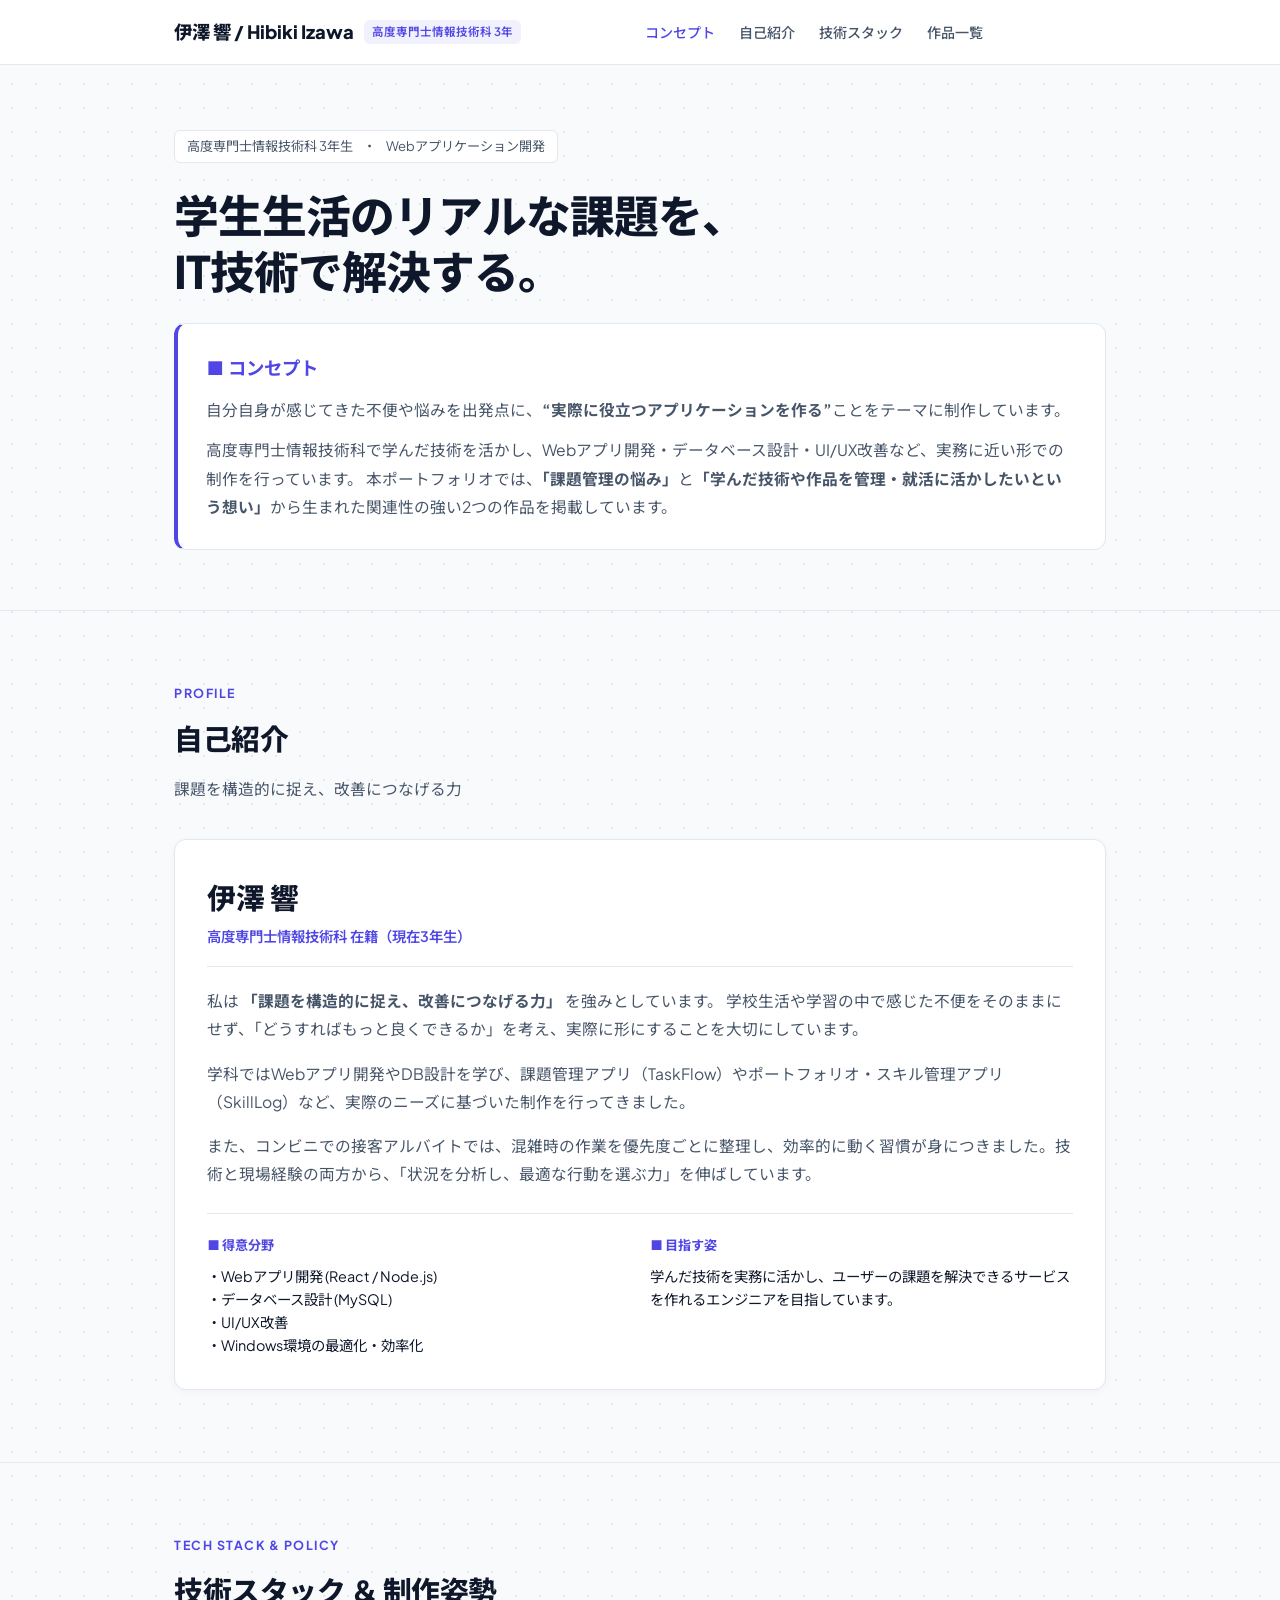
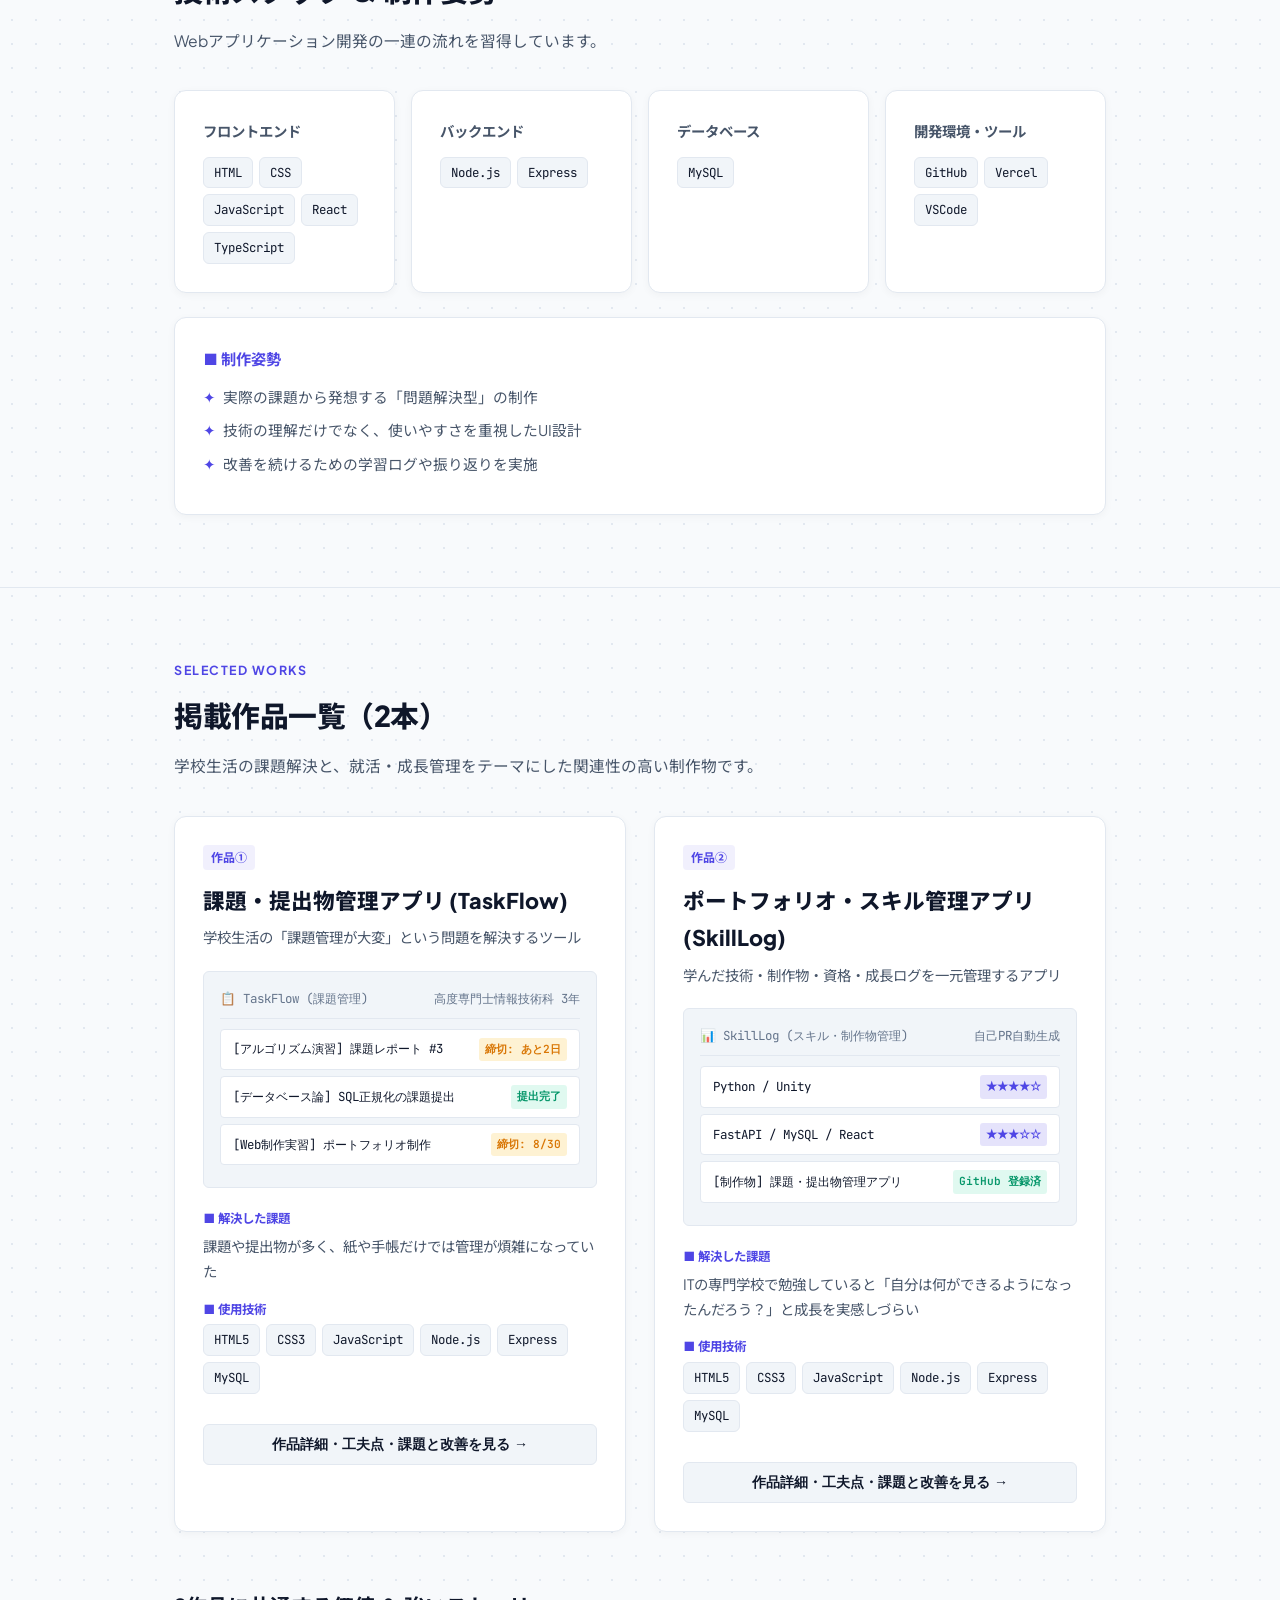
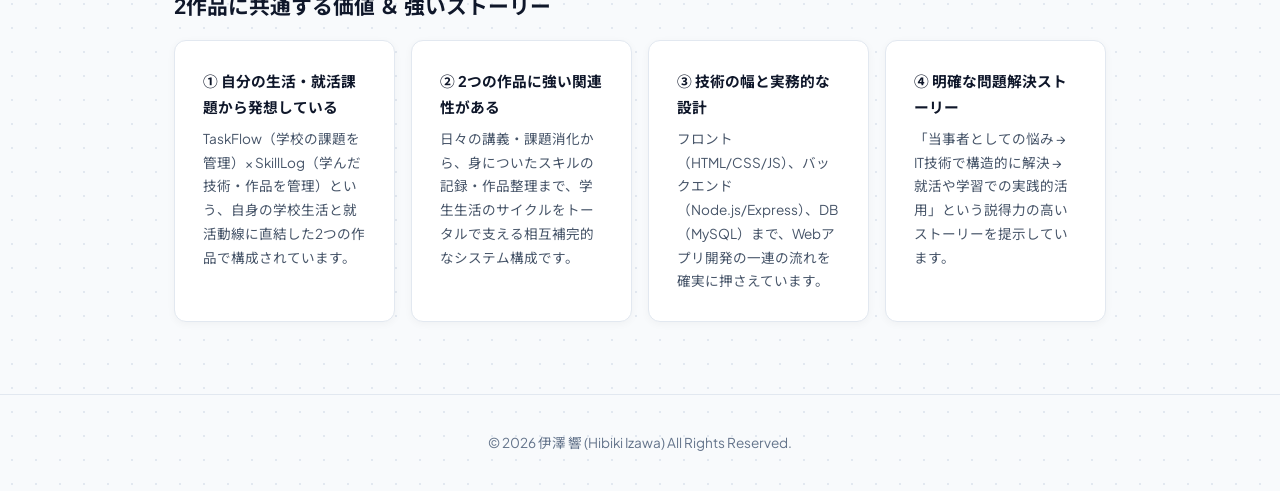
==== index.html @ 9e1cbc54 "Create portfolio site" ====
<!DOCTYPE html>
<html lang="ja">
<head>
  <meta charset="UTF-8">
  <meta name="viewport" content="width=device-width, initial-scale=1.0">
  <meta name="description" content="伊澤 響 (高度専門士情報技術科 3年) のWebアプリ開発ポートフォリオ。学校生活や学習課題の解決をテーマにした作品を掲載。">
  <meta name="keywords" content="伊澤響, ポートフォリオ, Webエンジニア, 高度専門士情報技術科, React, TypeScript, Node.js, Express, MySQL">
  <meta name="author" content="伊澤 響 (Hibiki Izawa)">
  <title>伊澤 響 Portfolio | Web Developer</title>

  <!-- Google Fonts & JetBrains Mono -->
  <link rel="preconnect" href="https://fonts.googleapis.com">
  <link rel="preconnect" href="https://fonts.gstatic.com" crossorigin>
  <link href="https://fonts.googleapis.com/css2?family=JetBrains+Mono:wght@400;500;600&family=Noto+Sans+JP:wght@400;500;700&family=Plus+Jakarta+Sans:wght@500;600;700;800&display=swap" rel="stylesheet">

  <!-- Stylesheet -->
  <link rel="stylesheet" href="style.css">
</head>
<body>

  <!-- Header Navigation -->
  <header class="header">
    <div class="container nav-container">
      <a href="#hero" class="logo">
        <span>伊澤 響 / Hibiki Izawa</span>
        <span class="logo-badge">高度専門士情報技術科 3年</span>
      </a>

      <ul class="nav-menu" id="nav-menu">
        <li><a href="#hero" class="nav-link active">コンセプト</a></li>
        <li><a href="#about" class="nav-link">自己紹介</a></li>
        <li><a href="#tech" class="nav-link">技術スタック</a></li>
        <li><a href="#projects" class="nav-link">作品一覧</a></li>
      </ul>

      <div style="display: flex; align-items: center; gap: 12px;">
        <button id="mobile-menu-btn" class="mobile-menu-btn">☰</button>
      </div>
    </div>
  </header>

  <!-- Main Content -->
  <main>
    <!-- Top / Concept Hero Section -->
    <section id="hero" class="hero">
      <div class="container">
        <div class="hero-meta-bar">
          <span>高度専門士情報技術科 3年生</span>
          <span>・</span>
          <span>Webアプリケーション開発</span>
        </div>

        <h1 class="hero-title">
          学生生活のリアルな課題を、<br>IT技術で解決する。
        </h1>

        <div class="concept-card">
          <h3>■ コンセプト</h3>
          <p style="margin-bottom: 12px;">
            自分自身が感じてきた不便や悩みを出発点に、<strong>“実際に役立つアプリケーションを作る”</strong>ことをテーマに制作しています。
          </p>
          <p>
            高度専門士情報技術科で学んだ技術を活かし、Webアプリ開発・データベース設計・UI/UX改善など、実務に近い形での制作を行っています。
            本ポートフォリオでは、<strong>「課題管理の悩み」</strong>と<strong>「学んだ技術や作品を管理・就活に活かしたいという想い」</strong>から生まれた関連性の強い2つの作品を掲載しています。
          </p>
        </div>
      </div>
    </section>

    <!-- About Section / 自己紹介ページ -->
    <section id="about">
      <div class="container">
        <div class="section-label">Profile</div>
        <h2 class="section-title">自己紹介</h2>
        <p class="section-desc">課題を構造的に捉え、改善につなげる力</p>

        <div class="card profile-card">
          <div class="profile-header">
            <div>
              <h3 class="profile-name">伊澤 響</h3>
              <span class="profile-dept">高度専門士情報技術科 在籍（現在3年生）</span>
            </div>
          </div>

          <p class="bio-p">
            私は <strong>「課題を構造的に捉え、改善につなげる力」</strong> を強みとしています。
            学校生活や学習の中で感じた不便をそのままにせず、「どうすればもっと良くできるか」を考え、実際に形にすることを大切にしています。
          </p>

          <p class="bio-p">
            学科ではWebアプリ開発やDB設計を学び、課題管理アプリ（TaskFlow）やポートフォリオ・スキル管理アプリ（SkillLog）など、実際のニーズに基づいた制作を行ってきました。
          </p>

          <p class="bio-p">
            また、コンビニでの接客アルバイトでは、混雑時の作業を優先度ごとに整理し、効率的に動く習慣が身につきました。技術と現場経験の両方から、「状況を分析し、最適な行動を選ぶ力」を伸ばしています。
          </p>

          <div class="details-row">
            <div class="details-box">
              <h5>■ 得意分野</h5>
              <p>・Webアプリ開発 (React / Node.js)</p>
              <p>・データベース設計 (MySQL)</p>
              <p>・UI/UX改善</p>
              <p>・Windows環境の最適化・効率化</p>
            </div>
            <div class="details-box">
              <h5>■ 目指す姿</h5>
              <p>学んだ技術を実務に活かし、ユーザーの課題を解決できるサービスを作れるエンジニアを目指しています。</p>
            </div>
          </div>
        </div>
      </div>
    </section>

    <!-- Tech Stack & Policy Section -->
    <section id="tech">
      <div class="container">
        <div class="section-label">Tech Stack & Policy</div>
        <h2 class="section-title">技術スタック ＆ 制作姿勢</h2>
        <p class="section-desc">Webアプリケーション開発の一連の流れを習得しています。</p>

        <div class="tech-grid">
          <div class="card tech-box">
            <h4>フロントエンド</h4>
            <div class="tag-cloud">
              <span class="tag">HTML</span>
              <span class="tag">CSS</span>
              <span class="tag">JavaScript</span>
              <span class="tag">React</span>
              <span class="tag">TypeScript</span>
            </div>
          </div>

          <div class="card tech-box">
            <h4>バックエンド</h4>
            <div class="tag-cloud">
              <span class="tag">Node.js</span>
              <span class="tag">Express</span>
            </div>
          </div>

          <div class="card tech-box">
            <h4>データベース</h4>
            <div class="tag-cloud">
              <span class="tag">MySQL</span>
            </div>
          </div>

          <div class="card tech-box">
            <h4>開発環境・ツール</h4>
            <div class="tag-cloud">
              <span class="tag">GitHub</span>
              <span class="tag">Vercel</span>
              <span class="tag">VSCode</span>
            </div>
          </div>
        </div>

        <div class="card policy-card">
          <h4 style="margin-bottom: 12px; font-size: 0.95rem; color: var(--accent-primary);">■ 制作姿勢</h4>
          <ul class="policy-list">
            <li>実際の課題から発想する「問題解決型」の制作</li>
            <li>技術の理解だけでなく、使いやすさを重視したUI設計</li>
            <li>改善を続けるための学習ログや振り返りを実施</li>
          </ul>
        </div>
      </div>
    </section>

    <!-- Projects Showcase Section (2作品) -->
    <section id="projects">
      <div class="container">
        <div class="section-label">Selected Works</div>
        <h2 class="section-title">掲載作品一覧（2本）</h2>
        <p class="section-desc">学校生活の課題解決と、就活・成長管理をテーマにした関連性の高い制作物です。</p>

        <div class="projects-grid" id="projects-container">
          <!-- Rendered via JS -->
        </div>

        <!-- 2作品に共通する価値 -->
        <div style="margin-top: 56px;">
          <h3 style="font-size: 1.3rem; margin-bottom: 16px;">2作品に共通する価値 ＆ 強いストーリー</h3>
          <div class="values-grid" id="common-values-container">
            <!-- Rendered via JS -->
          </div>
        </div>
      </div>
    </section>
  </main>

  <!-- Project Detail Modal -->
  <div class="modal-backdrop" id="project-modal">
    <div class="modal-content">
      <!-- Rendered via JS -->
    </div>
  </div>

  <!-- Footer -->
  <footer class="footer">
    <div class="container">
      <p>© 2026 伊澤 響 (Hibiki Izawa) All Rights Reserved.</p>
    </div>
  </footer>

  <script type="module" src="main.js"></script>
</body>
</html>
---- style.css ----
/* ==========================================================================
   HIBIKI IZAWA PORTFOLIO - CLEAN LIGHT MODE DESIGN
   Theme: Bright, Modern, Minimal Studio (White / Slate / Indigo)
   ========================================================================== */

:root {
  /* Color Tokens - Clean Studio Light */
  --bg-primary: #f8fafc;
  --bg-secondary: #f1f5f9;
  --bg-card: #ffffff;
  --bg-card-hover: #f8fafc;

  --border-subtle: #e2e8f0;
  --border-strong: #cbd5e1;

  --accent-primary: #4f46e5;   /* Indigo Accent */
  --accent-cyan: #0284c7;      /* Sky Blue Accent */
  --accent-soft: rgba(79, 70, 229, 0.08);

  --text-main: #0f172a;
  --text-muted: #475569;
  --text-subtle: #64748b;

  --font-sans: 'Plus Jakarta Sans', 'Noto Sans JP', -apple-system, BlinkMacSystemFont, sans-serif;
  --font-mono: 'JetBrains Mono', monospace;

  --radius-sm: 6px;
  --radius-md: 12px;
  --radius-lg: 18px;

  --container-max: 980px;
  --transition: all 0.2s cubic-bezier(0.16, 1, 0.3, 1);
}

/* Reset & Base */
*, *::before, *::after {
  box-sizing: border-box;
  margin: 0;
  padding: 0;
}

html {
  scroll-behavior: smooth;
  font-size: 16px;
}

body {
  background-color: var(--bg-primary);
  background-image: radial-gradient(var(--border-subtle) 1px, transparent 1px);
  background-size: 24px 24px;
  color: var(--text-main);
  font-family: var(--font-sans);
  line-height: 1.75;
  min-height: 100vh;
  -webkit-font-smoothing: antialiased;
}

::selection {
  background: var(--accent-primary);
  color: #ffffff;
}

.container {
  width: 100%;
  max-width: var(--container-max);
  margin: 0 auto;
  padding: 0 24px;
}

/* Header Nav */
.header {
  position: fixed;
  top: 0;
  left: 0;
  width: 100%;
  z-index: 100;
  padding: 16px 0;
  background: rgba(255, 255, 255, 0.9);
  backdrop-filter: blur(14px);
  border-bottom: 1px solid var(--border-subtle);
}

.nav-container {
  display: flex;
  align-items: center;
  justify-content: space-between;
}

.logo {
  font-size: 1.15rem;
  font-weight: 800;
  color: var(--text-main);
  text-decoration: none;
  display: flex;
  align-items: center;
  gap: 10px;
}

.logo-badge {
  font-size: 0.72rem;
  padding: 2px 8px;
  border-radius: var(--radius-sm);
  background: var(--accent-soft);
  color: var(--accent-primary);
  font-weight: 600;
}

.nav-menu {
  display: flex;
  align-items: center;
  gap: 24px;
  list-style: none;
}

.nav-link {
  color: var(--text-muted);
  text-decoration: none;
  font-size: 0.88rem;
  font-weight: 500;
  transition: var(--transition);
}

.nav-link:hover, .nav-link.active {
  color: var(--accent-primary);
}

.mobile-menu-btn {
  display: none;
  background: none;
  border: none;
  color: var(--text-main);
  font-size: 1.3rem;
  cursor: pointer;
}

/* Sections */
section {
  padding: 72px 0;
  border-bottom: 1px solid var(--border-subtle);
}

.section-label {
  font-size: 0.78rem;
  font-weight: 700;
  color: var(--accent-primary);
  text-transform: uppercase;
  letter-spacing: 1.5px;
  margin-bottom: 8px;
}

.section-title {
  font-size: 1.8rem;
  font-weight: 800;
  letter-spacing: -0.5px;
  margin-bottom: 12px;
}

.section-desc {
  color: var(--text-muted);
  font-size: 0.98rem;
  margin-bottom: 36px;
}

/* Card Component */
.card {
  background: var(--bg-card);
  border: 1px solid var(--border-subtle);
  border-radius: var(--radius-md);
  padding: 28px;
  box-shadow: 0 2px 8px rgba(0, 0, 0, 0.04);
  transition: var(--transition);
}

.card:hover {
  border-color: var(--border-strong);
  box-shadow: 0 6px 16px rgba(0, 0, 0, 0.06);
  transform: translateY(-2px);
}

/* Hero Section */
.hero {
  padding: 130px 0 60px 0;
}

.hero-meta-bar {
  display: inline-flex;
  align-items: center;
  gap: 10px;
  padding: 4px 12px;
  border-radius: var(--radius-sm);
  background: var(--bg-card);
  border: 1px solid var(--border-subtle);
  font-size: 0.82rem;
  color: var(--text-muted);
  margin-bottom: 24px;
}

.hero-title {
  font-size: 2.8rem;
  font-weight: 800;
  line-height: 1.25;
  letter-spacing: -1px;
  margin-bottom: 24px;
}

.concept-card {
  background: var(--bg-card);
  border: 1px solid var(--border-subtle);
  border-left: 4px solid var(--accent-primary);
  border-radius: var(--radius-md);
  padding: 28px;
  margin-top: 24px;
}

.concept-card h3 {
  font-size: 1.15rem;
  margin-bottom: 12px;
  color: var(--accent-primary);
}

.concept-card p {
  color: var(--text-muted);
  font-size: 0.98rem;
  line-height: 1.8;
}

/* Profile Section */
.profile-card {
  padding: 32px;
}

.profile-header {
  display: flex;
  align-items: baseline;
  justify-content: space-between;
  border-bottom: 1px solid var(--border-subtle);
  padding-bottom: 16px;
  margin-bottom: 20px;
  flex-wrap: wrap;
  gap: 12px;
}

.profile-name {
  font-size: 1.8rem;
  font-weight: 800;
}

.profile-dept {
  color: var(--accent-primary);
  font-size: 0.9rem;
  font-weight: 600;
}

.bio-p {
  color: var(--text-muted);
  font-size: 0.98rem;
  margin-bottom: 16px;
  line-height: 1.8;
}

.details-row {
  display: grid;
  grid-template-columns: repeat(auto-fit, minmax(240px, 1fr));
  gap: 20px;
  margin-top: 24px;
  padding-top: 20px;
  border-top: 1px solid var(--border-subtle);
}

.details-box h5 {
  font-size: 0.82rem;
  color: var(--accent-primary);
  margin-bottom: 8px;
  font-weight: 700;
}

.details-box p {
  font-size: 0.9rem;
  color: var(--text-main);
  line-height: 1.6;
}

/* Tech Stack */
.tech-grid {
  display: grid;
  grid-template-columns: repeat(auto-fit, minmax(210px, 1fr));
  gap: 16px;
  margin-bottom: 24px;
}

.tech-box h4 {
  font-size: 0.9rem;
  color: var(--text-muted);
  margin-bottom: 12px;
}

.tag-cloud {
  display: flex;
  flex-wrap: wrap;
  gap: 6px;
}

.tag {
  font-size: 0.78rem;
  padding: 4px 10px;
  border-radius: var(--radius-sm);
  background: var(--bg-secondary);
  border: 1px solid var(--border-subtle);
  color: var(--text-main);
  font-family: var(--font-mono);
}

.policy-list {
  list-style: none;
}

.policy-list li {
  position: relative;
  padding-left: 20px;
  margin-bottom: 8px;
  color: var(--text-muted);
  font-size: 0.92rem;
}

.policy-list li::before {
  content: '✦';
  position: absolute;
  left: 0;
  color: var(--accent-primary);
}

/* Projects Showcase */
.projects-grid {
  display: grid;
  grid-template-columns: repeat(auto-fit, minmax(440px, 1fr));
  gap: 28px;
  margin-bottom: 48px;
}

.project-card {
  display: flex;
  flex-direction: column;
  height: 100%;
}

.project-badge {
  display: inline-block;
  align-self: flex-start;
  font-size: 0.75rem;
  font-weight: 700;
  padding: 2px 8px;
  border-radius: 4px;
  background: var(--accent-soft);
  color: var(--accent-primary);
  margin-bottom: 12px;
}

.project-title {
  font-size: 1.35rem;
  font-weight: 800;
  margin-bottom: 6px;
}

.project-subtitle {
  color: var(--text-muted);
  font-size: 0.9rem;
  margin-bottom: 20px;
}

/* Authentic UI Preview */
.real-ui-preview {
  background: var(--bg-secondary);
  border: 1px solid var(--border-subtle);
  border-radius: var(--radius-sm);
  padding: 16px;
  margin-bottom: 20px;
  font-family: var(--font-mono);
  font-size: 0.78rem;
}

.ui-bar {
  display: flex;
  align-items: center;
  justify-content: space-between;
  border-bottom: 1px solid var(--border-subtle);
  padding-bottom: 8px;
  margin-bottom: 10px;
  color: var(--text-subtle);
}

.ui-row {
  display: flex;
  align-items: center;
  justify-content: space-between;
  padding: 8px 12px;
  background: #ffffff;
  border-radius: 4px;
  margin-bottom: 6px;
  border: 1px solid var(--border-subtle);
}

.ui-status {
  padding: 2px 6px;
  border-radius: 3px;
  font-size: 0.7rem;
  font-weight: 600;
}

.status-done { background: rgba(52, 211, 153, 0.15); color: #059669; }
.status-todo { background: rgba(251, 191, 36, 0.2); color: #d97706; }
.status-match { background: rgba(79, 70, 229, 0.15); color: var(--accent-primary); }

.project-block {
  margin-bottom: 14px;
}

.project-block-title {
  font-size: 0.78rem;
  font-weight: 700;
  color: var(--accent-primary);
  text-transform: uppercase;
  margin-bottom: 4px;
}

.project-block-desc {
  font-size: 0.9rem;
  color: var(--text-muted);
}

.btn-detail {
  margin-top: auto;
  padding: 10px 18px;
  border-radius: var(--radius-sm);
  background: var(--bg-secondary);
  border: 1px solid var(--border-subtle);
  color: var(--text-main);
  font-size: 0.88rem;
  font-weight: 600;
  cursor: pointer;
  width: 100%;
  text-align: center;
  transition: var(--transition);
}

.btn-detail:hover {
  background: var(--accent-primary);
  color: #ffffff;
  border-color: var(--accent-primary);
}

/* Values Grid */
.values-grid {
  display: grid;
  grid-template-columns: repeat(auto-fit, minmax(210px, 1fr));
  gap: 16px;
}

.value-card h4 {
  font-size: 0.92rem;
  margin-bottom: 6px;
  color: var(--text-main);
}

.value-card p {
  font-size: 0.85rem;
  color: var(--text-muted);
}

/* Modal */
.modal-backdrop {
  position: fixed;
  top: 0;
  left: 0;
  width: 100vw;
  height: 100vh;
  background: rgba(15, 23, 42, 0.4);
  backdrop-filter: blur(8px);
  z-index: 1000;
  display: flex;
  align-items: center;
  justify-content: center;
  padding: 20px;
  opacity: 0;
  visibility: hidden;
  transition: var(--transition);
}

.modal-backdrop.active {
  opacity: 1;
  visibility: visible;
}

.modal-content {
  background: #ffffff;
  border: 1px solid var(--border-strong);
  border-radius: var(--radius-lg);
  max-width: 760px;
  width: 100%;
  max-height: 88vh;
  overflow-y: auto;
  padding: 32px;
  position: relative;
  box-shadow: 0 20px 40px rgba(0,0,0,0.12);
}

.modal-close {
  position: absolute;
  top: 20px;
  right: 20px;
  background: var(--bg-secondary);
  border: 1px solid var(--border-subtle);
  color: var(--text-main);
  width: 32px;
  height: 32px;
  border-radius: 50%;
  cursor: pointer;
}

.modal-section {
  margin-bottom: 20px;
  padding-bottom: 16px;
  border-bottom: 1px solid var(--border-subtle);
}

.modal-section-title {
  font-size: 0.82rem;
  font-weight: 700;
  color: var(--accent-primary);
  margin-bottom: 8px;
}

.modal-ul {
  list-style: none;
}

.modal-ul li {
  position: relative;
  padding-left: 18px;
  margin-bottom: 6px;
  font-size: 0.9rem;
  color: var(--text-main);
}

.modal-ul li::before {
  content: '・';
  position: absolute;
  left: 0;
  color: var(--accent-primary);
}

/* Form */
.form-group {
  margin-bottom: 18px;
}

.form-label {
  display: block;
  font-size: 0.82rem;
  font-weight: 600;
  margin-bottom: 6px;
  color: var(--text-muted);
}

.form-input, .form-textarea {
  width: 100%;
  padding: 10px 14px;
  border-radius: var(--radius-sm);
  background: var(--bg-secondary);
  border: 1px solid var(--border-subtle);
  color: var(--text-main);
  font-family: inherit;
  font-size: 0.92rem;
}

.form-input:focus, .form-textarea:focus {
  outline: none;
  border-color: var(--accent-primary);
  background: #ffffff;
}

.form-textarea {
  min-height: 110px;
  resize: vertical;
}

.btn-submit {
  width: 100%;
  padding: 12px;
  border-radius: var(--radius-sm);
  background: var(--accent-primary);
  color: #ffffff;
  border: none;
  font-weight: 700;
  font-size: 0.92rem;
  cursor: pointer;
  transition: var(--transition);
}

.btn-submit:hover {
  opacity: 0.9;
}

/* Footer */
.footer {
  padding: 36px 0;
  text-align: center;
  color: var(--text-subtle);
  font-size: 0.85rem;
}

@media (max-width: 768px) {
  .hero-title { font-size: 2.1rem; }
  .projects-grid { grid-template-columns: 1fr; }
  .nav-menu {
    position: fixed;
    top: 60px;
    left: 0;
    width: 100%;
    background: #ffffff;
    flex-direction: column;
    padding: 20px 0;
    display: none;
    border-bottom: 1px solid var(--border-subtle);
  }
  .nav-menu.open { display: flex; }
  .mobile-menu-btn { display: block; }
}
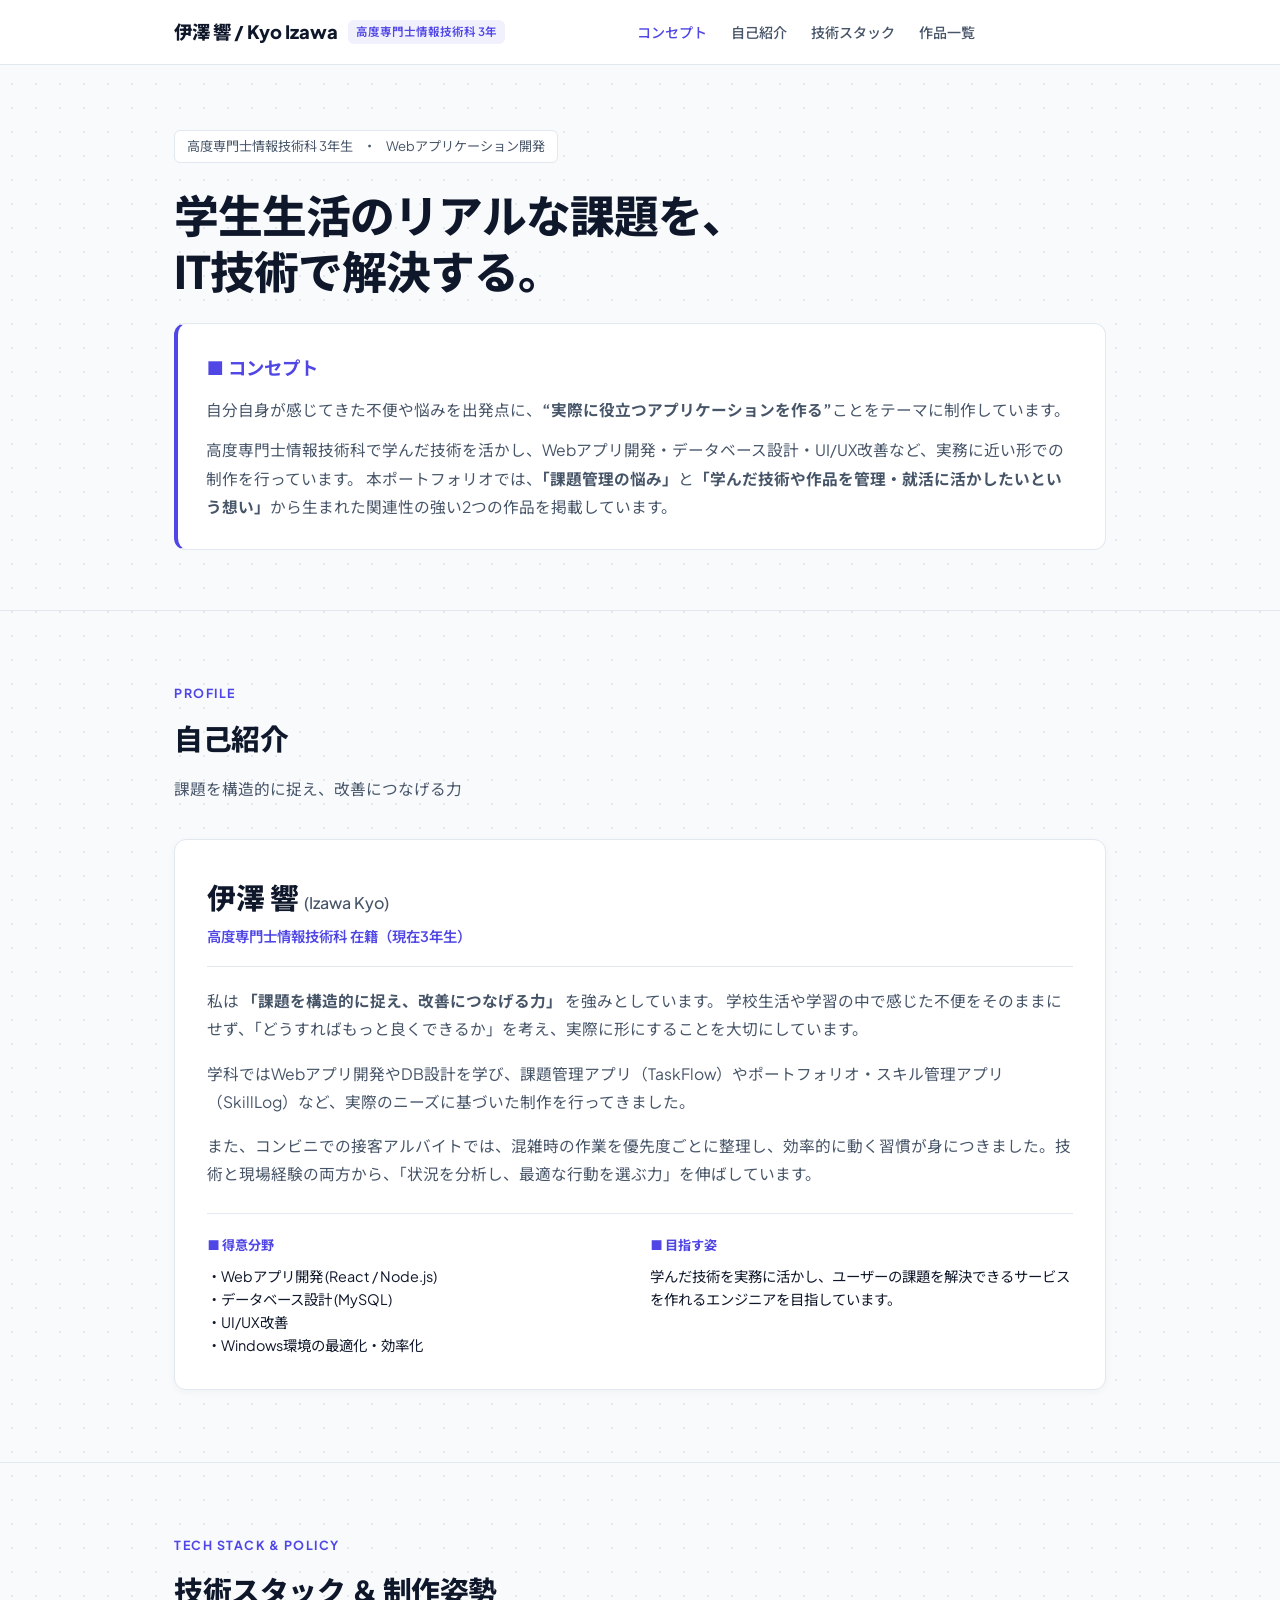
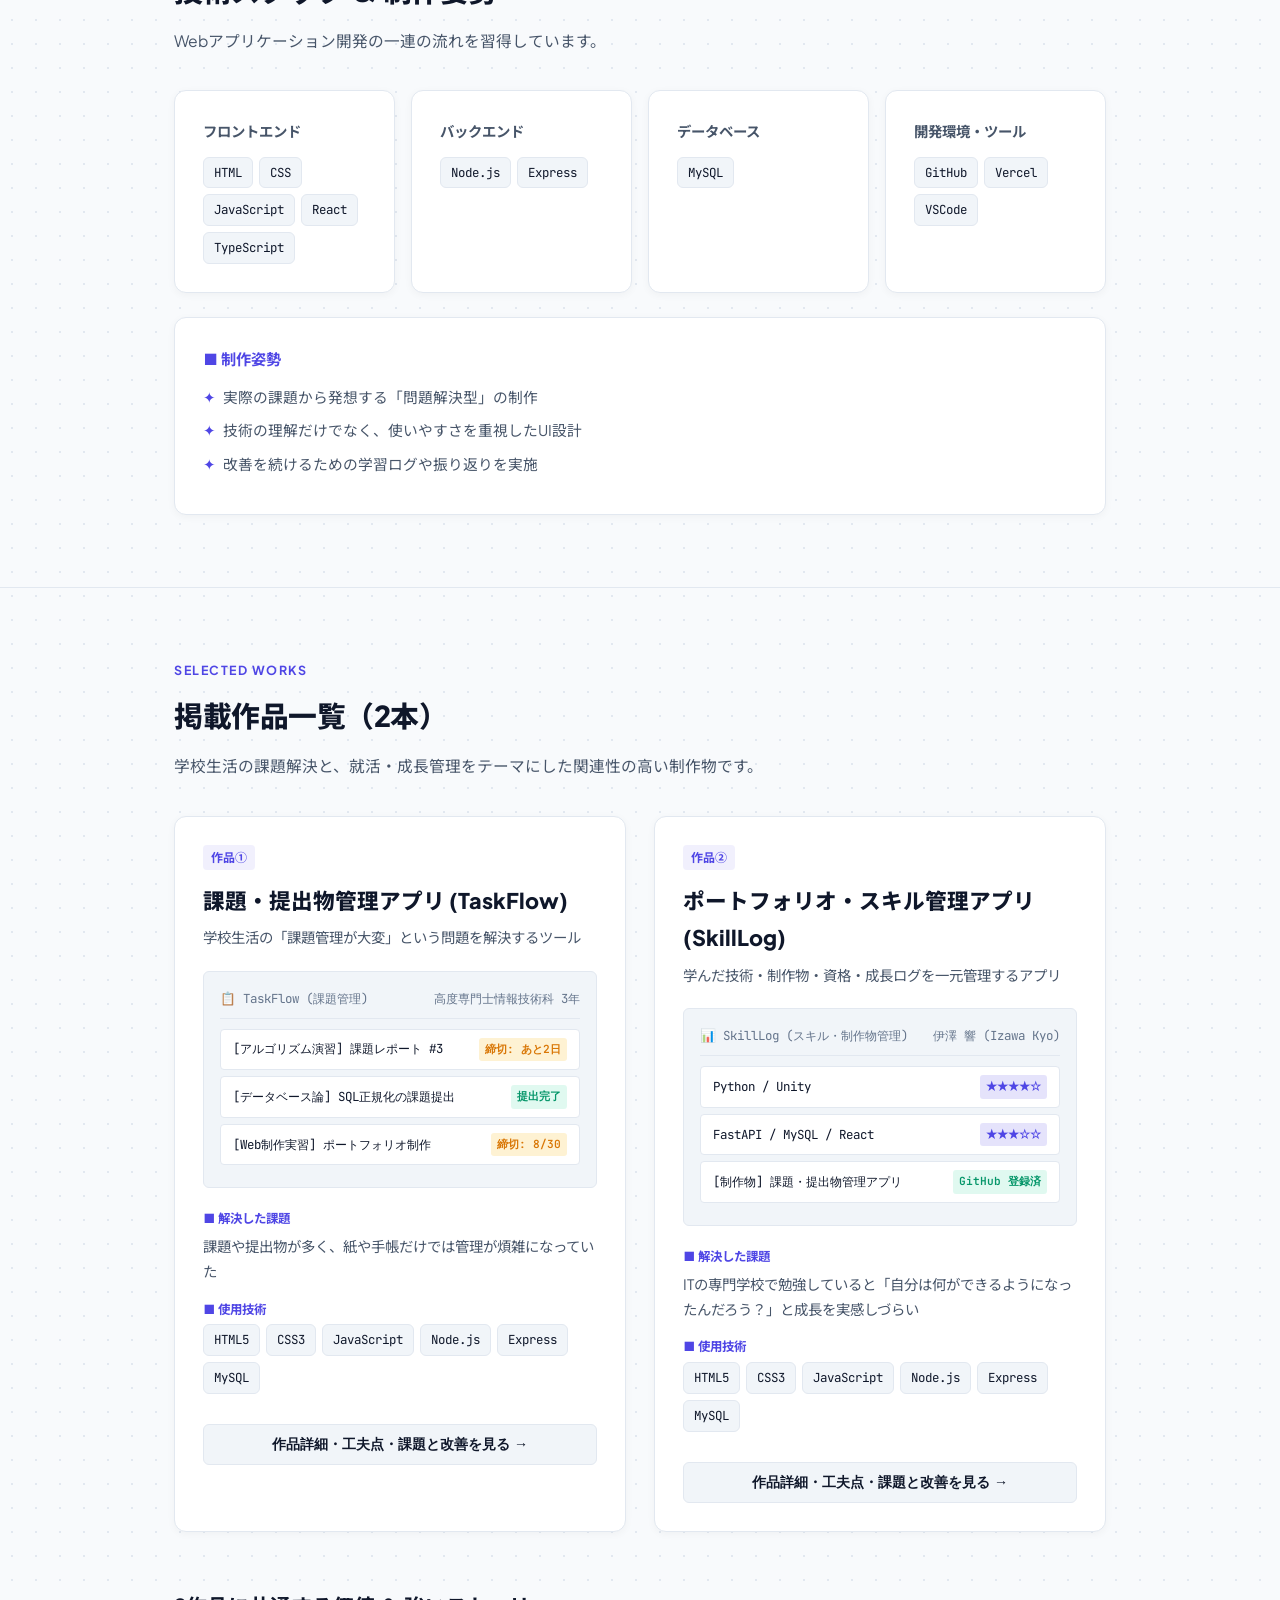
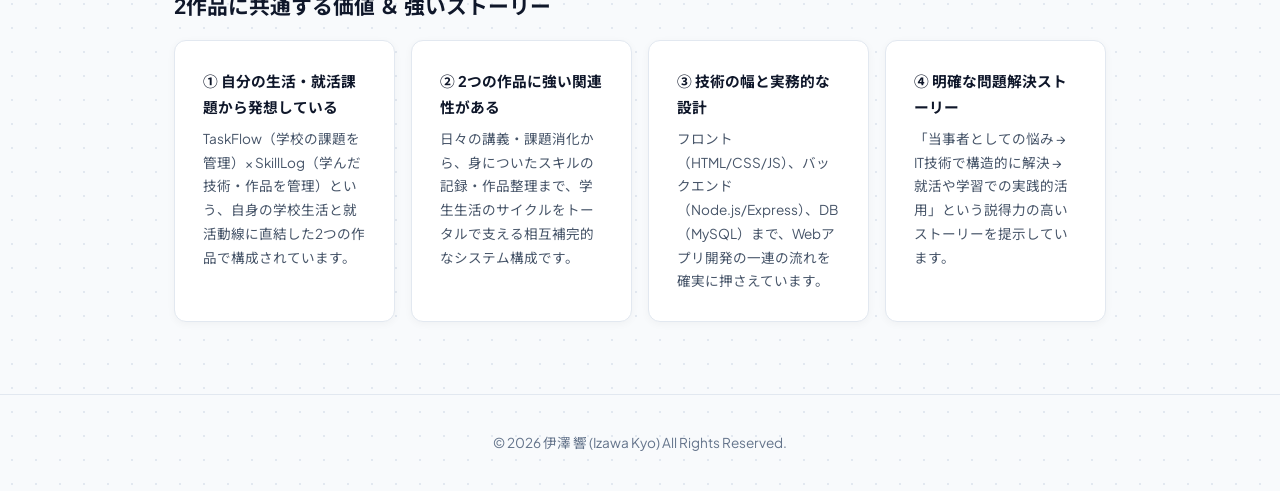
==== commit 7dabeda8: "Update portfolio" ====
--- a/index.html
+++ b/index.html
@@ -4,8 +4,8 @@
   <meta charset="UTF-8">
   <meta name="viewport" content="width=device-width, initial-scale=1.0">
   <meta name="description" content="伊澤 響 (高度専門士情報技術科 3年) のWebアプリ開発ポートフォリオ。学校生活や学習課題の解決をテーマにした作品を掲載。">
-  <meta name="keywords" content="伊澤響, ポートフォリオ, Webエンジニア, 高度専門士情報技術科, React, TypeScript, Node.js, Express, MySQL">
-  <meta name="author" content="伊澤 響 (Hibiki Izawa)">
+  <meta name="keywords" content="伊澤響, izawakyo, ポートフォリオ, Webエンジニア, 高度専門士情報技術科, React, TypeScript, Node.js, Express, MySQL">
+  <meta name="author" content="伊澤 響 (Kyo Izawa)">
   <title>伊澤 響 Portfolio | Web Developer</title>
 
   <!-- Google Fonts & JetBrains Mono -->
@@ -22,7 +22,7 @@
   <header class="header">
     <div class="container nav-container">
       <a href="#hero" class="logo">
-        <span>伊澤 響 / Hibiki Izawa</span>
+        <span>伊澤 響 / Kyo Izawa</span>
         <span class="logo-badge">高度専門士情報技術科 3年</span>
       </a>
 
@@ -77,7 +77,7 @@
         <div class="card profile-card">
           <div class="profile-header">
             <div>
-              <h3 class="profile-name">伊澤 響</h3>
+              <h3 class="profile-name">伊澤 響 <span style="font-size: 1rem; color: var(--text-muted); font-weight: 500;">(Izawa Kyo)</span></h3>
               <span class="profile-dept">高度専門士情報技術科 在籍（現在3年生）</span>
             </div>
           </div>
@@ -199,7 +199,7 @@
   <!-- Footer -->
   <footer class="footer">
     <div class="container">
-      <p>© 2026 伊澤 響 (Hibiki Izawa) All Rights Reserved.</p>
+      <p>© 2026 伊澤 響 (Izawa Kyo) All Rights Reserved.</p>
     </div>
   </footer>
 
--- a/style.css
+++ b/style.css
@@ -1,5 +1,5 @@
 /* ==========================================================================
-   HIBIKI IZAWA PORTFOLIO - CLEAN LIGHT MODE DESIGN
+   IZAWA KYO PORTFOLIO - CLEAN LIGHT MODE DESIGN
    Theme: Bright, Modern, Minimal Studio (White / Slate / Indigo)
    ========================================================================== */
 
@@ -546,58 +546,6 @@
   position: absolute;
   left: 0;
   color: var(--accent-primary);
-}
-
-/* Form */
-.form-group {
-  margin-bottom: 18px;
-}
-
-.form-label {
-  display: block;
-  font-size: 0.82rem;
-  font-weight: 600;
-  margin-bottom: 6px;
-  color: var(--text-muted);
-}
-
-.form-input, .form-textarea {
-  width: 100%;
-  padding: 10px 14px;
-  border-radius: var(--radius-sm);
-  background: var(--bg-secondary);
-  border: 1px solid var(--border-subtle);
-  color: var(--text-main);
-  font-family: inherit;
-  font-size: 0.92rem;
-}
-
-.form-input:focus, .form-textarea:focus {
-  outline: none;
-  border-color: var(--accent-primary);
-  background: #ffffff;
-}
-
-.form-textarea {
-  min-height: 110px;
-  resize: vertical;
-}
-
-.btn-submit {
-  width: 100%;
-  padding: 12px;
-  border-radius: var(--radius-sm);
-  background: var(--accent-primary);
-  color: #ffffff;
-  border: none;
-  font-weight: 700;
-  font-size: 0.92rem;
-  cursor: pointer;
-  transition: var(--transition);
-}
-
-.btn-submit:hover {
-  opacity: 0.9;
 }
 
 /* Footer */
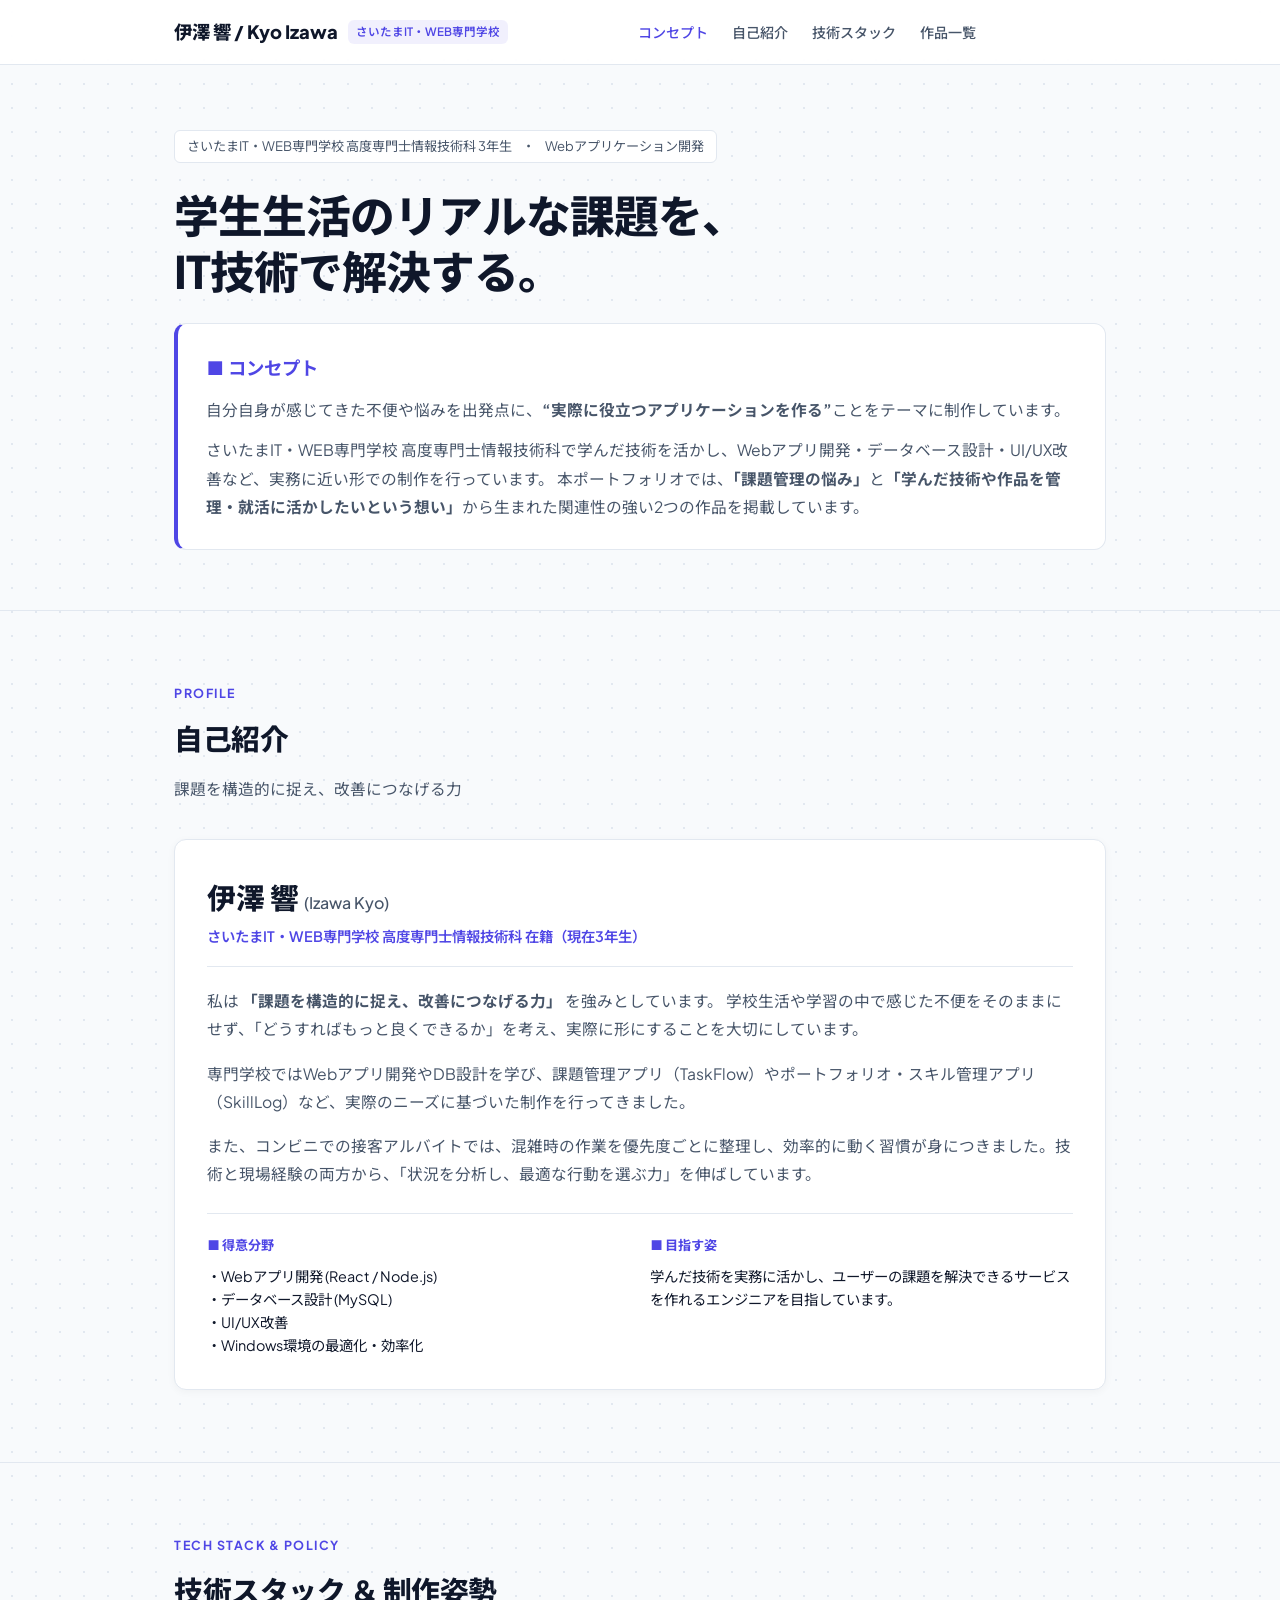
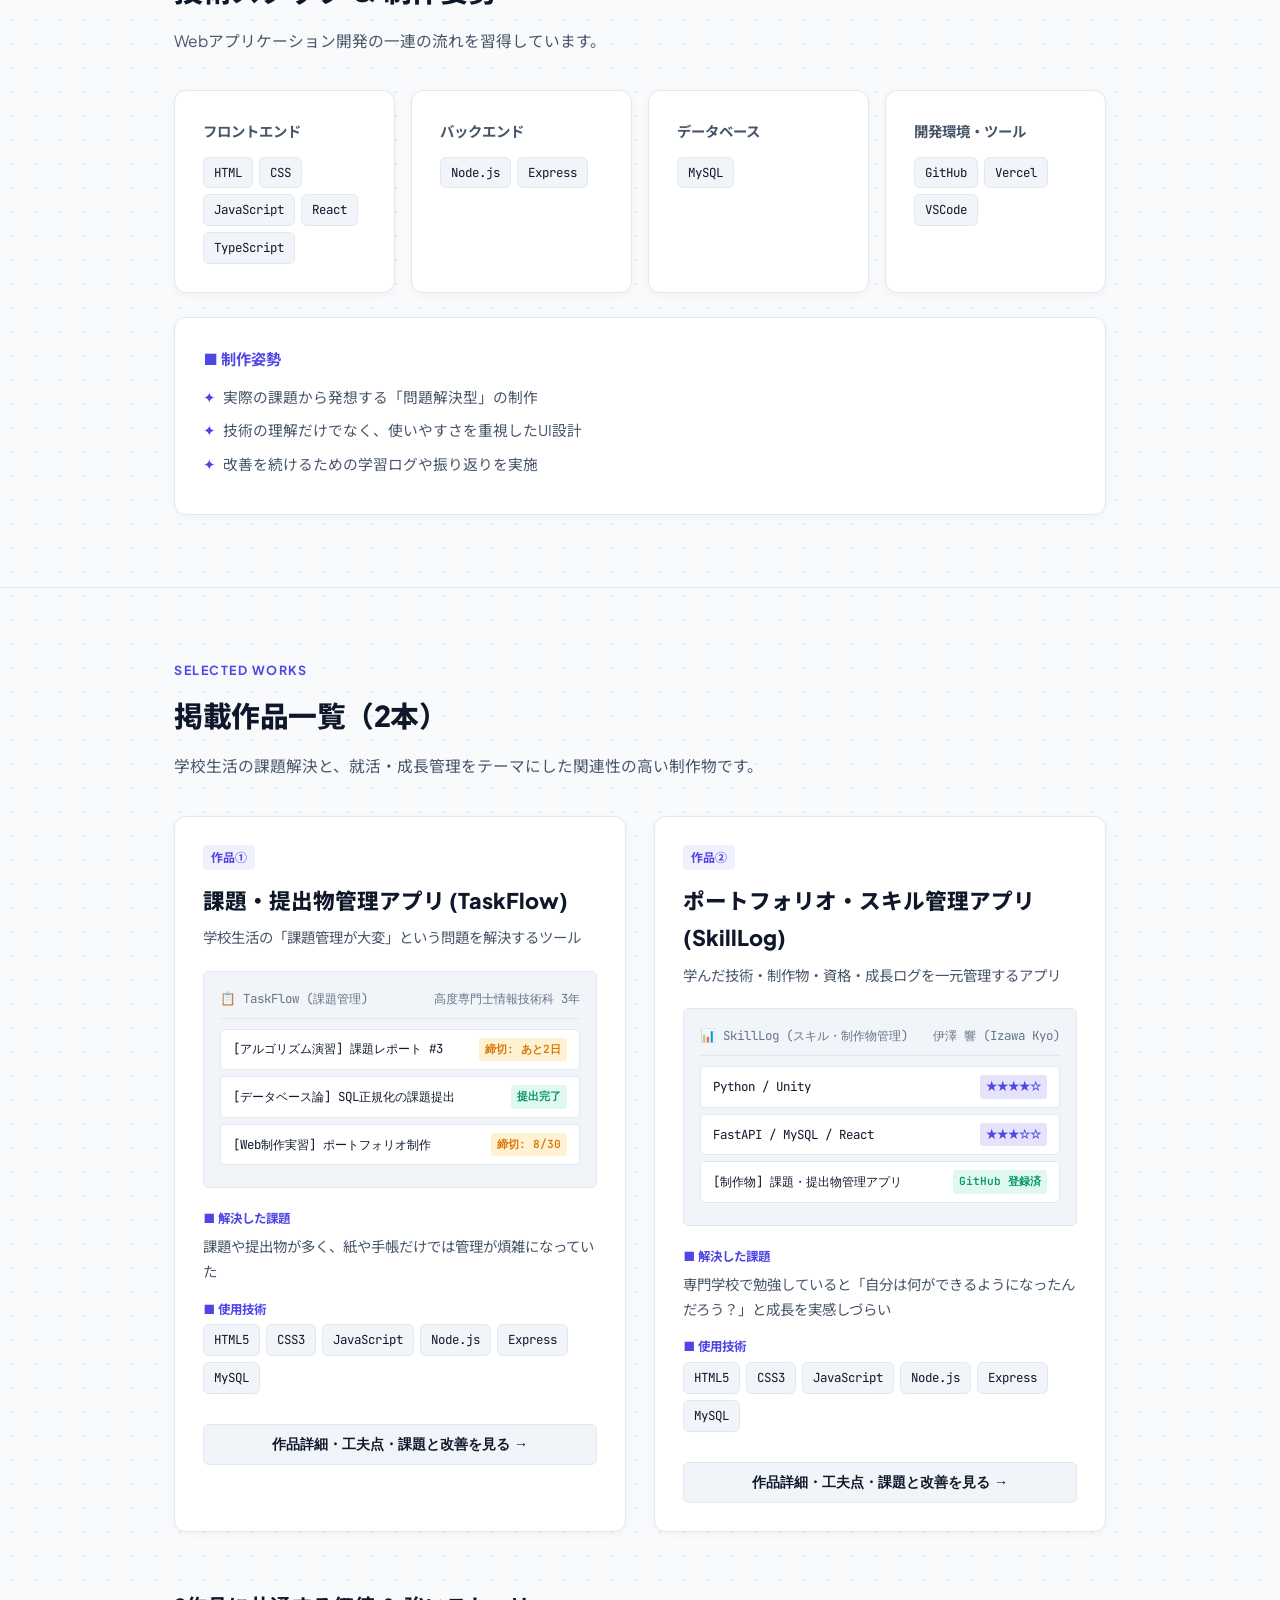
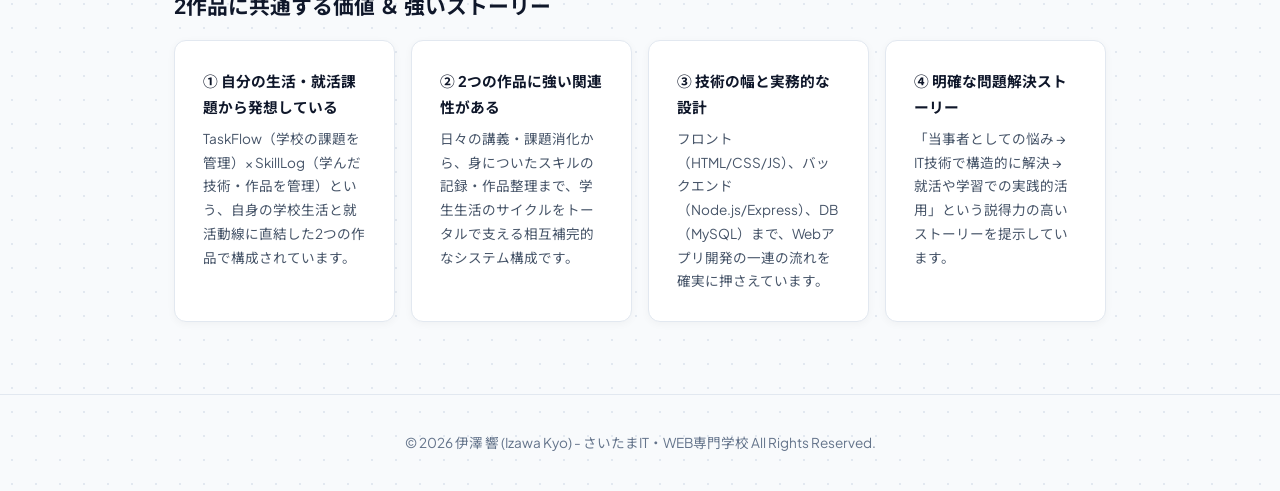
==== commit cf07fa1e: "Update portfolio" ====
--- a/index.html
+++ b/index.html
@@ -3,8 +3,8 @@
 <head>
   <meta charset="UTF-8">
   <meta name="viewport" content="width=device-width, initial-scale=1.0">
-  <meta name="description" content="伊澤 響 (高度専門士情報技術科 3年) のWebアプリ開発ポートフォリオ。学校生活や学習課題の解決をテーマにした作品を掲載。">
-  <meta name="keywords" content="伊澤響, izawakyo, ポートフォリオ, Webエンジニア, 高度専門士情報技術科, React, TypeScript, Node.js, Express, MySQL">
+  <meta name="description" content="伊澤 響 (さいたまIT・WEB専門学校 高度専門士情報技術科 3年) のWebアプリ開発ポートフォリオ。学校生活や学習課題の解決をテーマにした作品を掲載。">
+  <meta name="keywords" content="伊澤響, izawakyo, さいたまIT・WEB専門学校, ポートフォリオ, Webエンジニア, 高度専門士情報技術科, React, TypeScript, Node.js, Express, MySQL">
   <meta name="author" content="伊澤 響 (Kyo Izawa)">
   <title>伊澤 響 Portfolio | Web Developer</title>
 
@@ -23,7 +23,7 @@
     <div class="container nav-container">
       <a href="#hero" class="logo">
         <span>伊澤 響 / Kyo Izawa</span>
-        <span class="logo-badge">高度専門士情報技術科 3年</span>
+        <span class="logo-badge">さいたまIT・WEB専門学校</span>
       </a>
 
       <ul class="nav-menu" id="nav-menu">
@@ -45,7 +45,7 @@
     <section id="hero" class="hero">
       <div class="container">
         <div class="hero-meta-bar">
-          <span>高度専門士情報技術科 3年生</span>
+          <span>さいたまIT・WEB専門学校 高度専門士情報技術科 3年生</span>
           <span>・</span>
           <span>Webアプリケーション開発</span>
         </div>
@@ -60,7 +60,7 @@
             自分自身が感じてきた不便や悩みを出発点に、<strong>“実際に役立つアプリケーションを作る”</strong>ことをテーマに制作しています。
           </p>
           <p>
-            高度専門士情報技術科で学んだ技術を活かし、Webアプリ開発・データベース設計・UI/UX改善など、実務に近い形での制作を行っています。
+            さいたまIT・WEB専門学校 高度専門士情報技術科で学んだ技術を活かし、Webアプリ開発・データベース設計・UI/UX改善など、実務に近い形での制作を行っています。
             本ポートフォリオでは、<strong>「課題管理の悩み」</strong>と<strong>「学んだ技術や作品を管理・就活に活かしたいという想い」</strong>から生まれた関連性の強い2つの作品を掲載しています。
           </p>
         </div>
@@ -78,7 +78,7 @@
           <div class="profile-header">
             <div>
               <h3 class="profile-name">伊澤 響 <span style="font-size: 1rem; color: var(--text-muted); font-weight: 500;">(Izawa Kyo)</span></h3>
-              <span class="profile-dept">高度専門士情報技術科 在籍（現在3年生）</span>
+              <span class="profile-dept">さいたまIT・WEB専門学校 高度専門士情報技術科 在籍（現在3年生）</span>
             </div>
           </div>
 
@@ -88,7 +88,7 @@
           </p>
 
           <p class="bio-p">
-            学科ではWebアプリ開発やDB設計を学び、課題管理アプリ（TaskFlow）やポートフォリオ・スキル管理アプリ（SkillLog）など、実際のニーズに基づいた制作を行ってきました。
+            専門学校ではWebアプリ開発やDB設計を学び、課題管理アプリ（TaskFlow）やポートフォリオ・スキル管理アプリ（SkillLog）など、実際のニーズに基づいた制作を行ってきました。
           </p>
 
           <p class="bio-p">
@@ -199,7 +199,7 @@
   <!-- Footer -->
   <footer class="footer">
     <div class="container">
-      <p>© 2026 伊澤 響 (Izawa Kyo) All Rights Reserved.</p>
+      <p>© 2026 伊澤 響 (Izawa Kyo) - さいたまIT・WEB専門学校 All Rights Reserved.</p>
     </div>
   </footer>
 
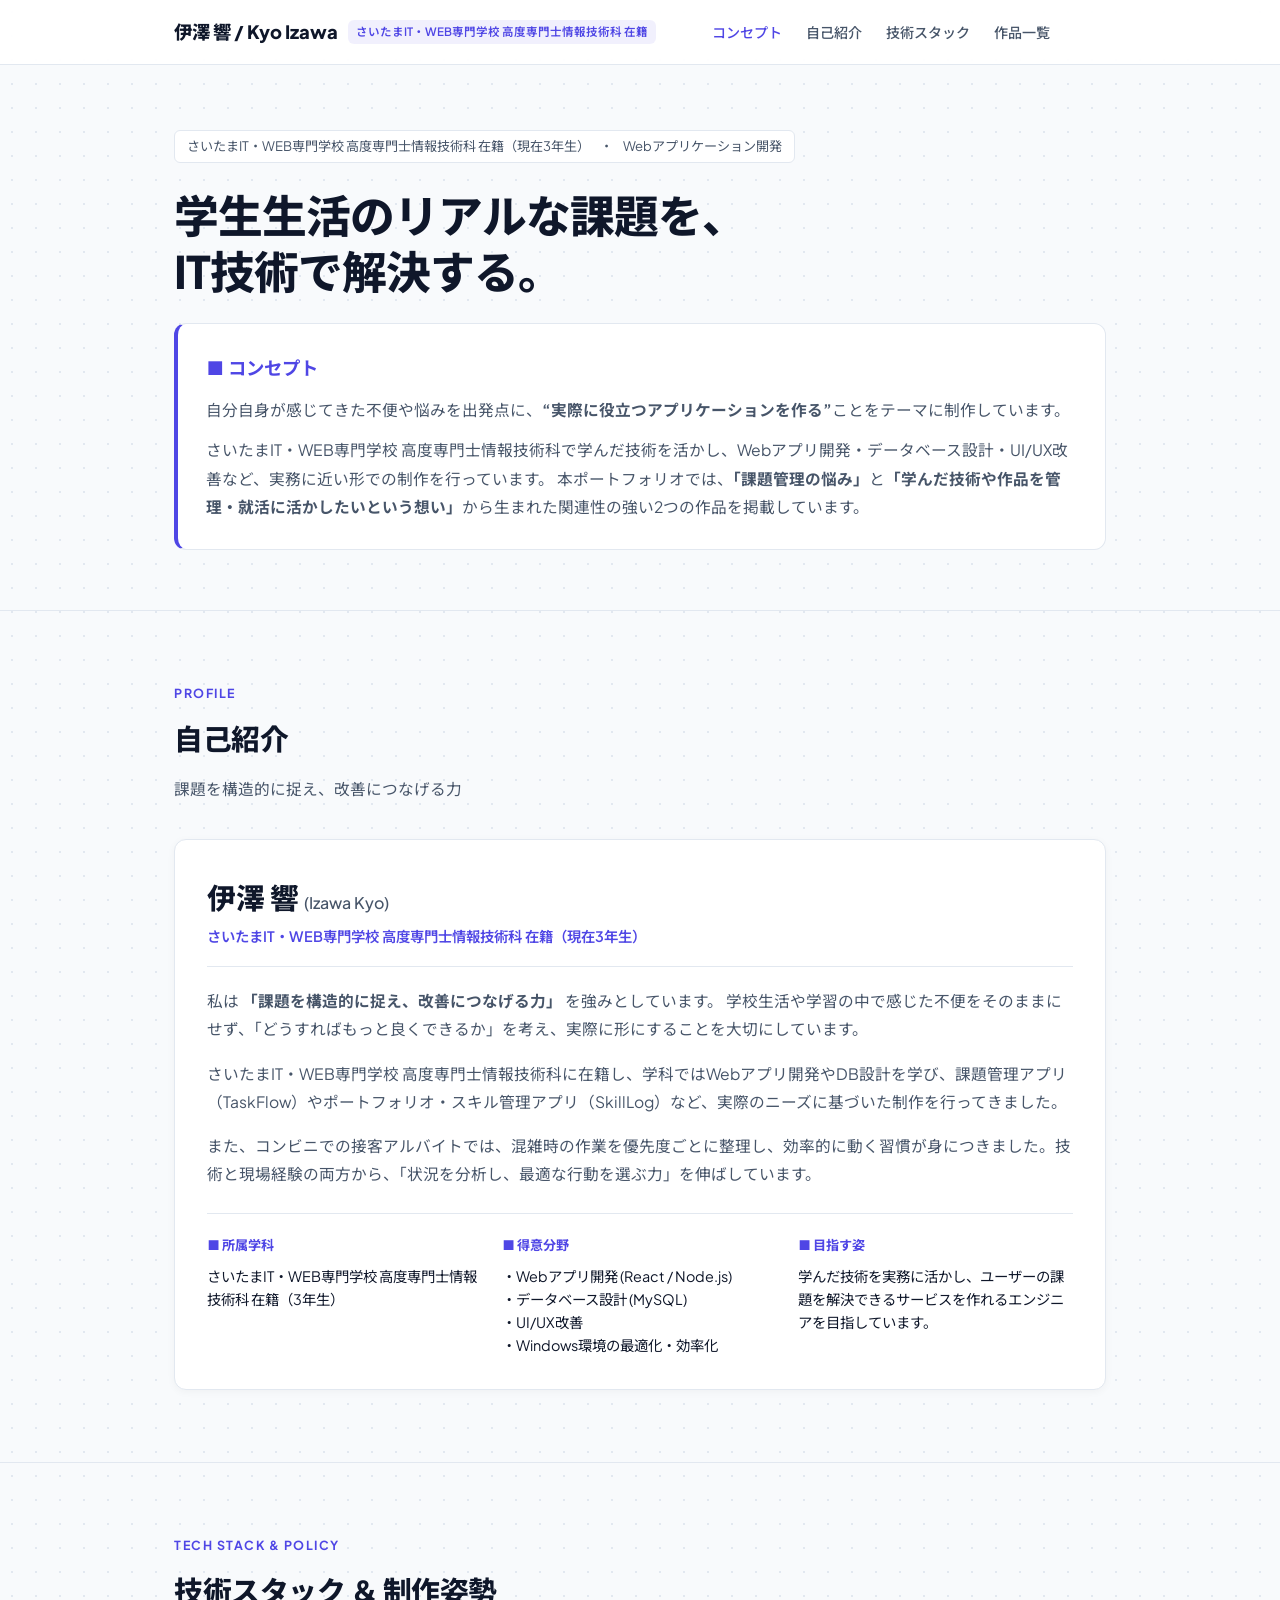
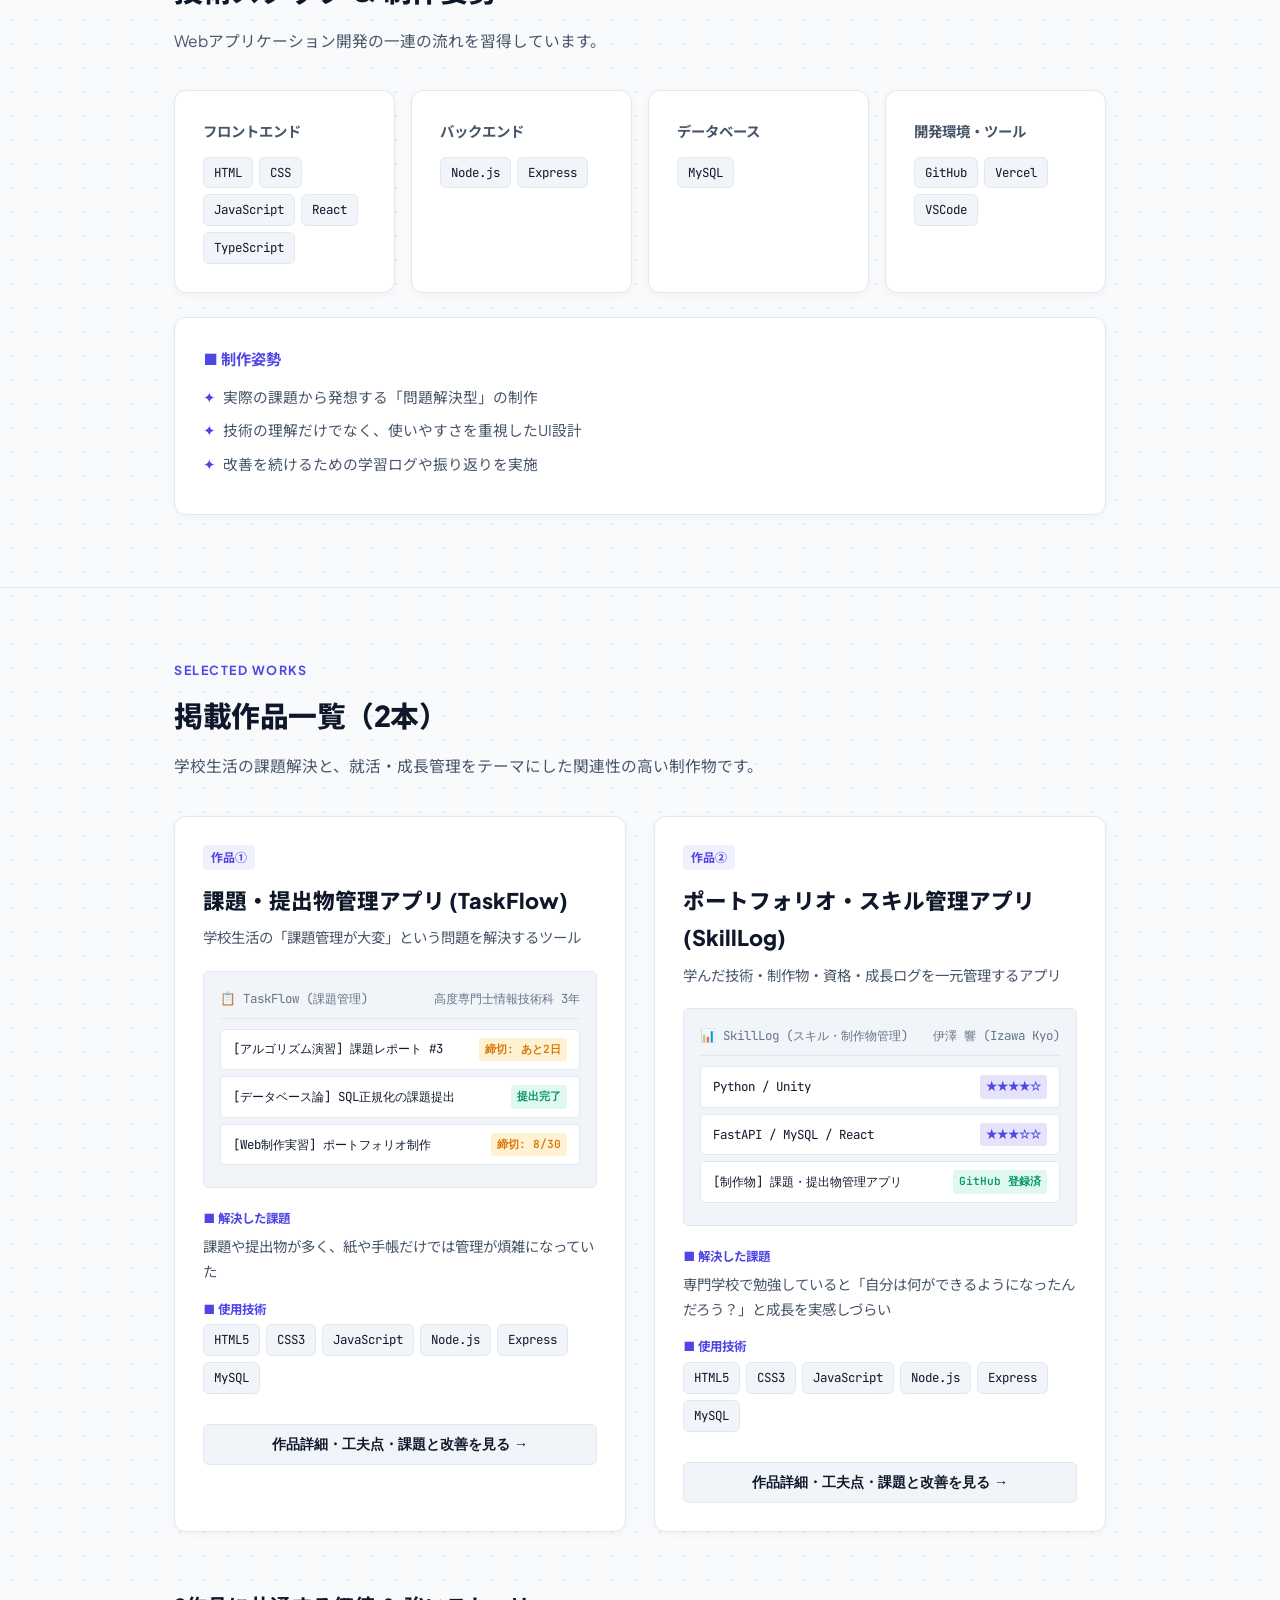
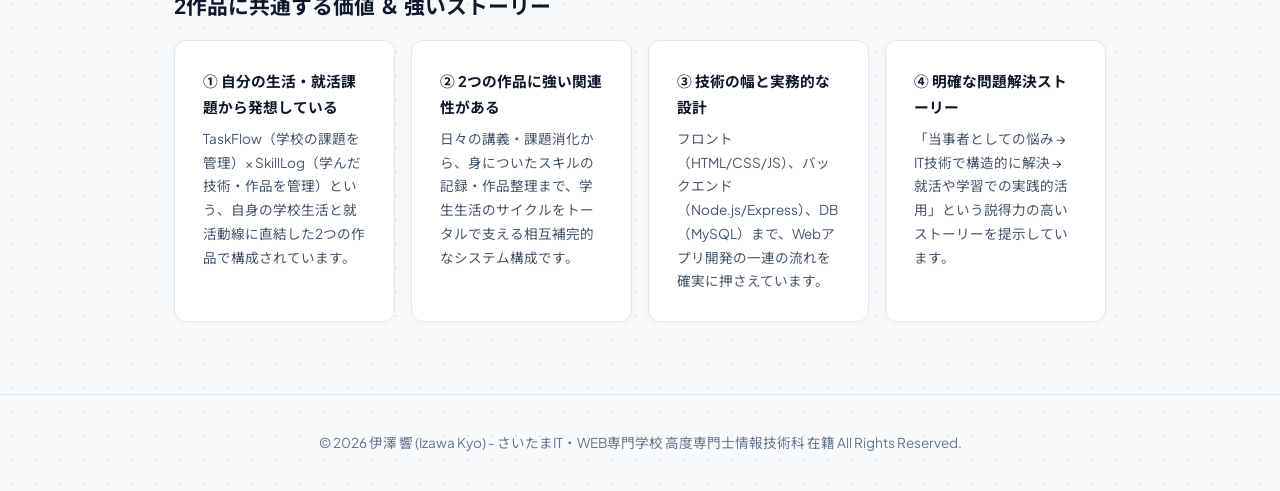
==== commit d41df5ff: "Update portfolio" ====
--- a/index.html
+++ b/index.html
@@ -3,8 +3,8 @@
 <head>
   <meta charset="UTF-8">
   <meta name="viewport" content="width=device-width, initial-scale=1.0">
-  <meta name="description" content="伊澤 響 (さいたまIT・WEB専門学校 高度専門士情報技術科 3年) のWebアプリ開発ポートフォリオ。学校生活や学習課題の解決をテーマにした作品を掲載。">
-  <meta name="keywords" content="伊澤響, izawakyo, さいたまIT・WEB専門学校, ポートフォリオ, Webエンジニア, 高度専門士情報技術科, React, TypeScript, Node.js, Express, MySQL">
+  <meta name="description" content="伊澤 響 (さいたまIT・WEB専門学校 高度専門士情報技術科 在籍 3年) のWebアプリ開発ポートフォリオ。学校生活や学習課題の解決をテーマにした作品を掲載。">
+  <meta name="keywords" content="伊澤響, izawakyo, さいたまIT・WEB専門学校, 高度専門士情報技術科, ポートフォリオ, Webエンジニア, React, TypeScript, Node.js, Express, MySQL">
   <meta name="author" content="伊澤 響 (Kyo Izawa)">
   <title>伊澤 響 Portfolio | Web Developer</title>
 
@@ -23,7 +23,7 @@
     <div class="container nav-container">
       <a href="#hero" class="logo">
         <span>伊澤 響 / Kyo Izawa</span>
-        <span class="logo-badge">さいたまIT・WEB専門学校</span>
+        <span class="logo-badge">さいたまIT・WEB専門学校 高度専門士情報技術科 在籍</span>
       </a>
 
       <ul class="nav-menu" id="nav-menu">
@@ -45,7 +45,7 @@
     <section id="hero" class="hero">
       <div class="container">
         <div class="hero-meta-bar">
-          <span>さいたまIT・WEB専門学校 高度専門士情報技術科 3年生</span>
+          <span>さいたまIT・WEB専門学校 高度専門士情報技術科 在籍（現在3年生）</span>
           <span>・</span>
           <span>Webアプリケーション開発</span>
         </div>
@@ -88,7 +88,7 @@
           </p>
 
           <p class="bio-p">
-            専門学校ではWebアプリ開発やDB設計を学び、課題管理アプリ（TaskFlow）やポートフォリオ・スキル管理アプリ（SkillLog）など、実際のニーズに基づいた制作を行ってきました。
+            さいたまIT・WEB専門学校 高度専門士情報技術科に在籍し、学科ではWebアプリ開発やDB設計を学び、課題管理アプリ（TaskFlow）やポートフォリオ・スキル管理アプリ（SkillLog）など、実際のニーズに基づいた制作を行ってきました。
           </p>
 
           <p class="bio-p">
@@ -96,6 +96,10 @@
           </p>
 
           <div class="details-row">
+            <div class="details-box">
+              <h5>■ 所属学科</h5>
+              <p>さいたまIT・WEB専門学校 高度専門士情報技術科 在籍（3年生）</p>
+            </div>
             <div class="details-box">
               <h5>■ 得意分野</h5>
               <p>・Webアプリ開発 (React / Node.js)</p>
@@ -199,7 +203,7 @@
   <!-- Footer -->
   <footer class="footer">
     <div class="container">
-      <p>© 2026 伊澤 響 (Izawa Kyo) - さいたまIT・WEB専門学校 All Rights Reserved.</p>
+      <p>© 2026 伊澤 響 (Izawa Kyo) - さいたまIT・WEB専門学校 高度専門士情報技術科 在籍 All Rights Reserved.</p>
     </div>
   </footer>
 
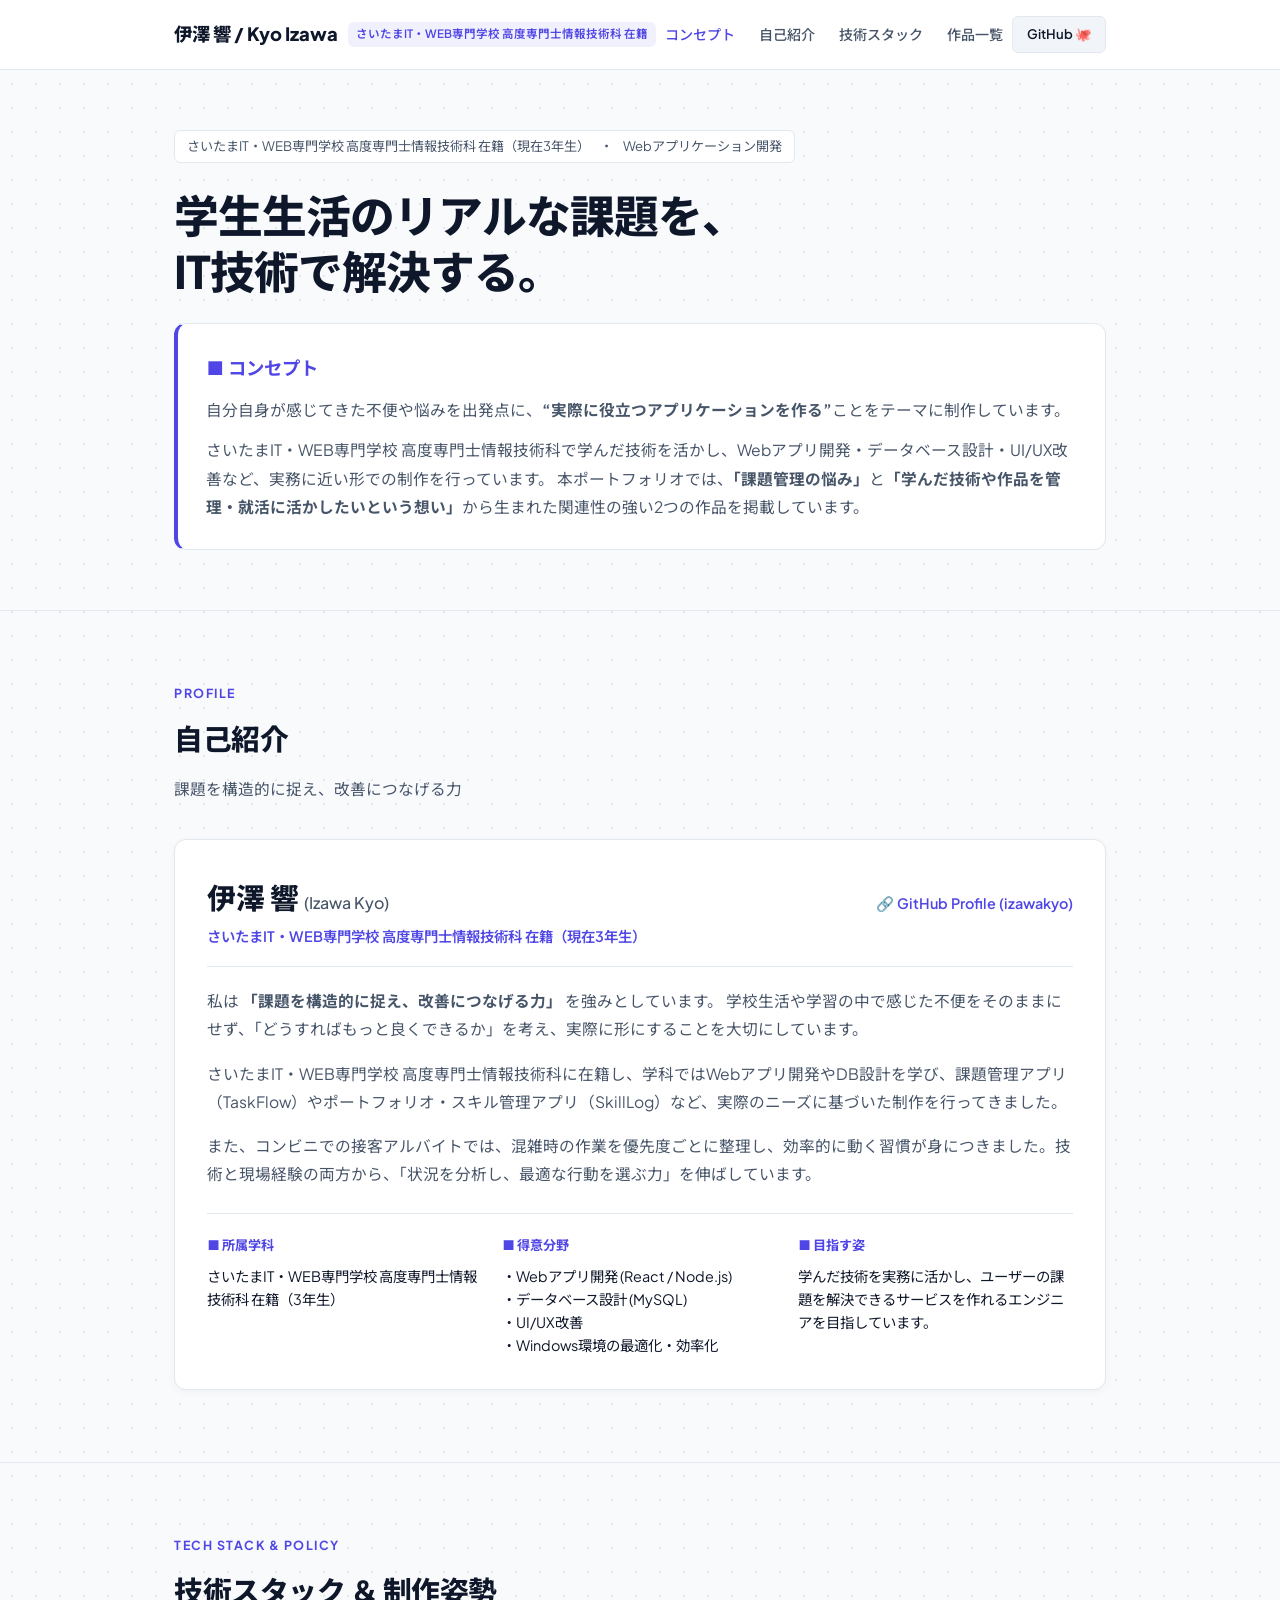
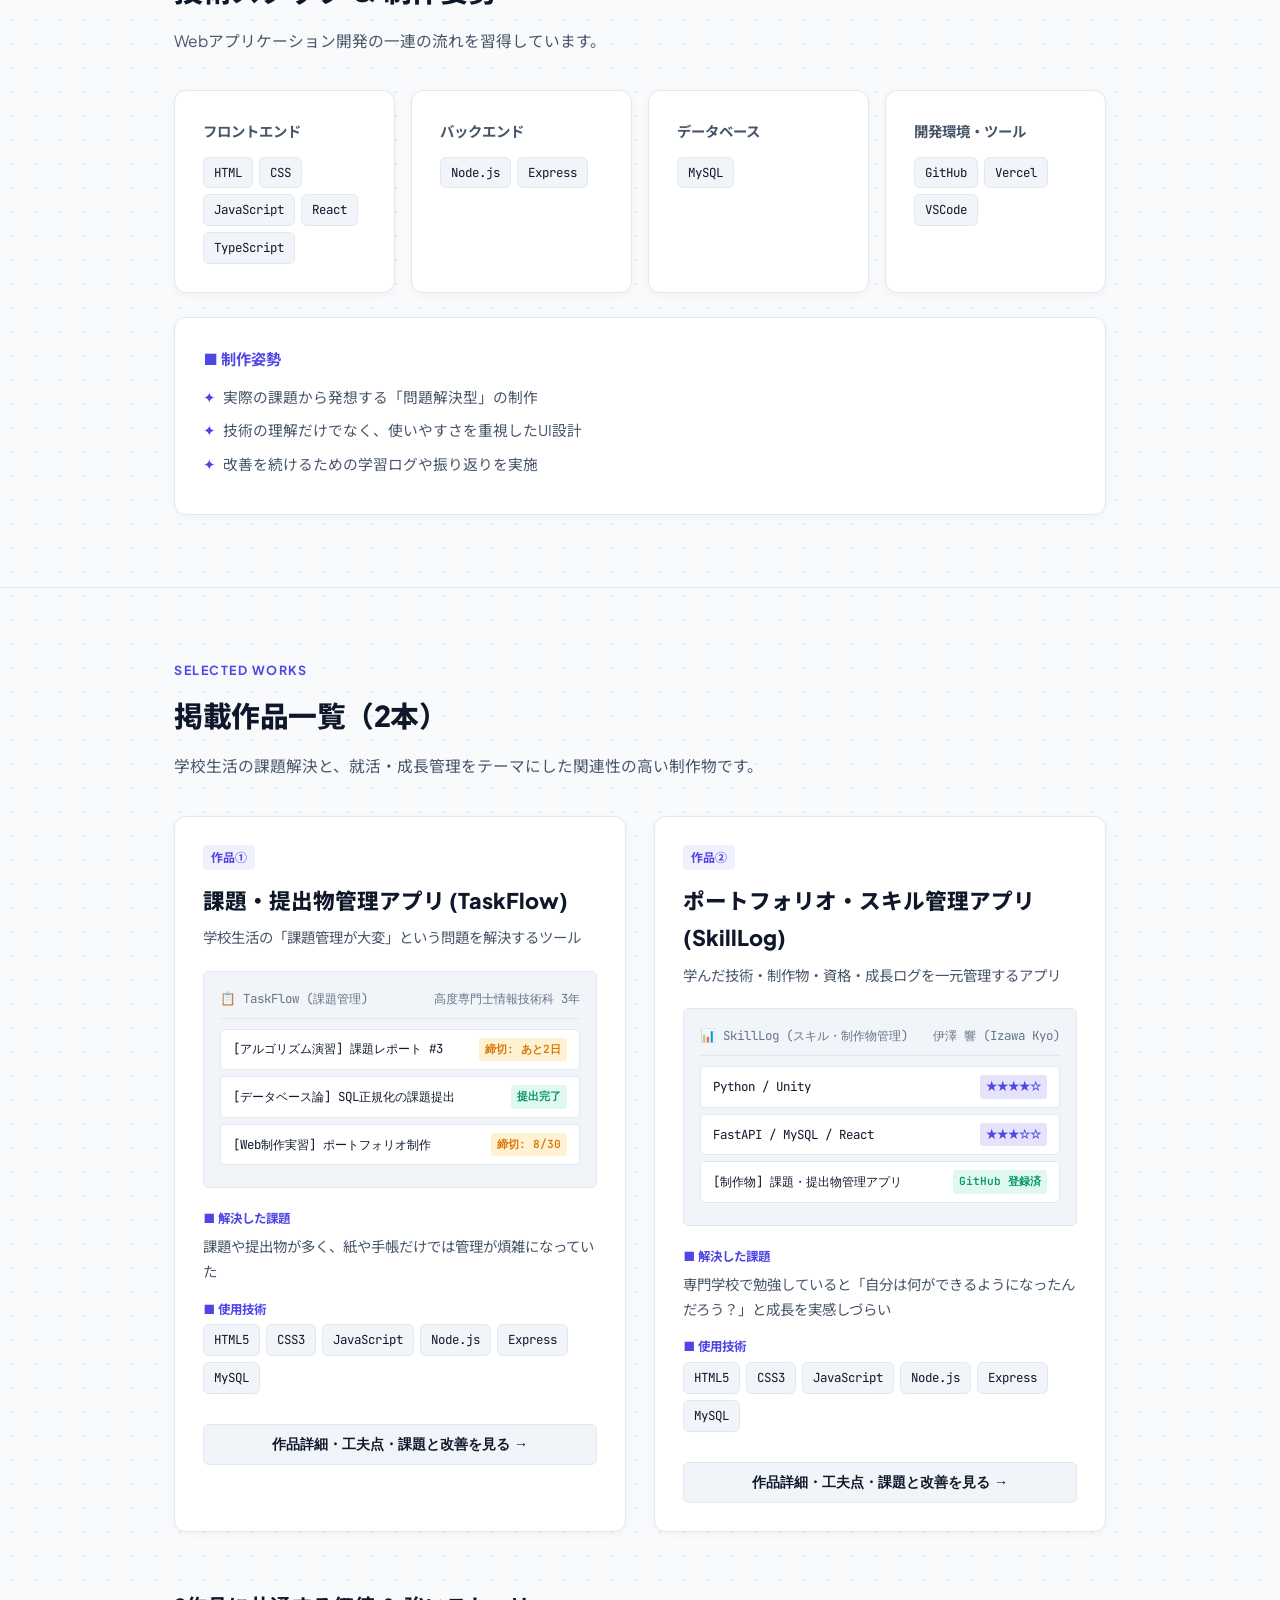
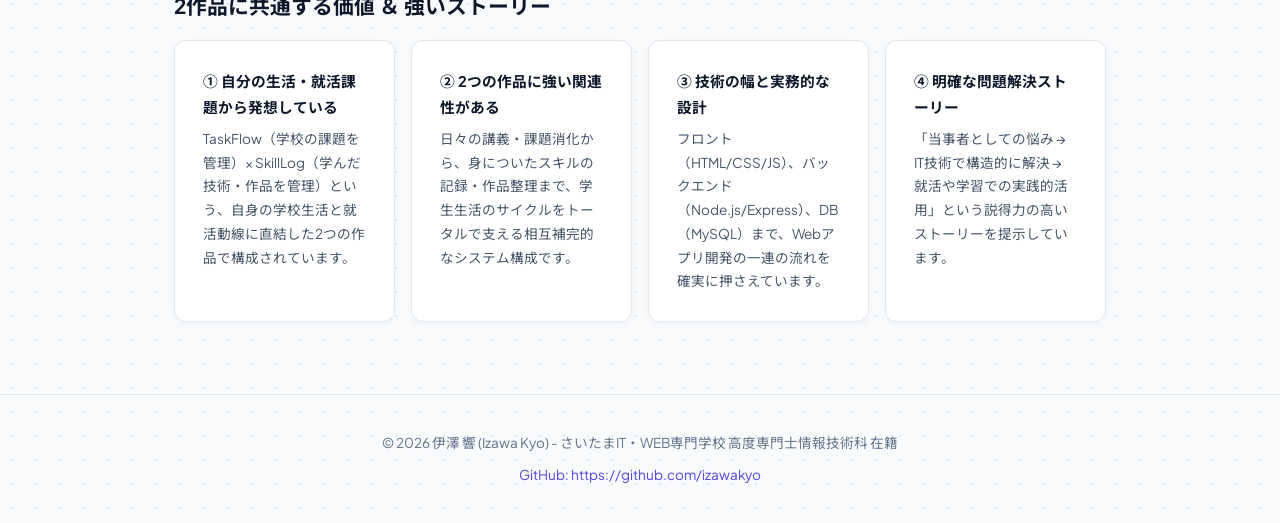
==== commit 146a489a: "Update portfolio" ====
--- a/index.html
+++ b/index.html
@@ -34,6 +34,9 @@
       </ul>
 
       <div style="display: flex; align-items: center; gap: 12px;">
+        <a href="https://github.com/izawakyo" target="_blank" rel="noopener" class="btn-detail" style="padding: 6px 14px; text-decoration: none; font-size: 0.82rem; background: var(--bg-secondary); color: var(--text-main);">
+          GitHub 🐙
+        </a>
         <button id="mobile-menu-btn" class="mobile-menu-btn">☰</button>
       </div>
     </div>
@@ -80,6 +83,9 @@
               <h3 class="profile-name">伊澤 響 <span style="font-size: 1rem; color: var(--text-muted); font-weight: 500;">(Izawa Kyo)</span></h3>
               <span class="profile-dept">さいたまIT・WEB専門学校 高度専門士情報技術科 在籍（現在3年生）</span>
             </div>
+            <a href="https://github.com/izawakyo" target="_blank" rel="noopener" style="color: var(--accent-primary); font-size: 0.9rem; font-weight: 600; text-decoration: none;">
+              🔗 GitHub Profile (izawakyo)
+            </a>
           </div>
 
           <p class="bio-p">
@@ -203,7 +209,8 @@
   <!-- Footer -->
   <footer class="footer">
     <div class="container">
-      <p>© 2026 伊澤 響 (Izawa Kyo) - さいたまIT・WEB専門学校 高度専門士情報技術科 在籍 All Rights Reserved.</p>
+      <p style="margin-bottom: 8px;">© 2026 伊澤 響 (Izawa Kyo) - さいたまIT・WEB専門学校 高度専門士情報技術科 在籍</p>
+      <a href="https://github.com/izawakyo" target="_blank" rel="noopener" style="color: var(--accent-primary); font-size: 0.85rem; text-decoration: none;">GitHub: https://github.com/izawakyo</a>
     </div>
   </footer>
 
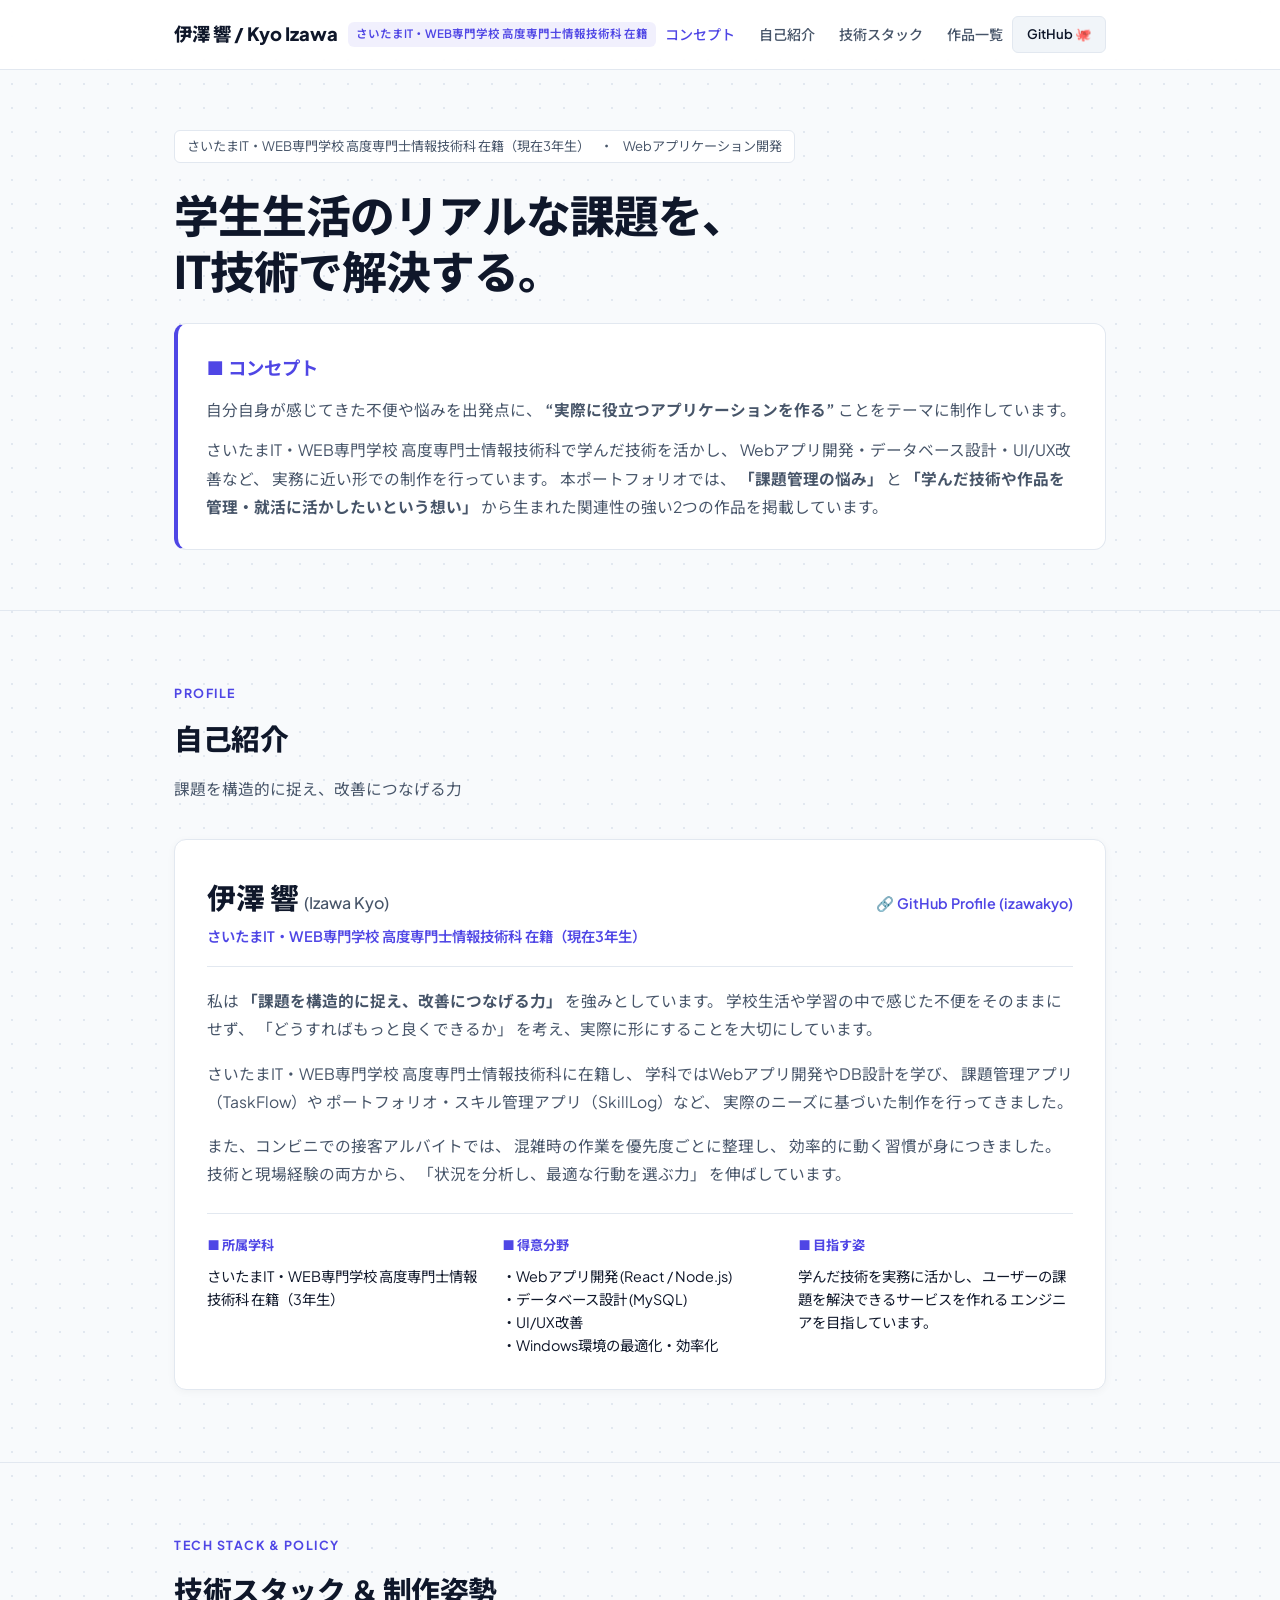
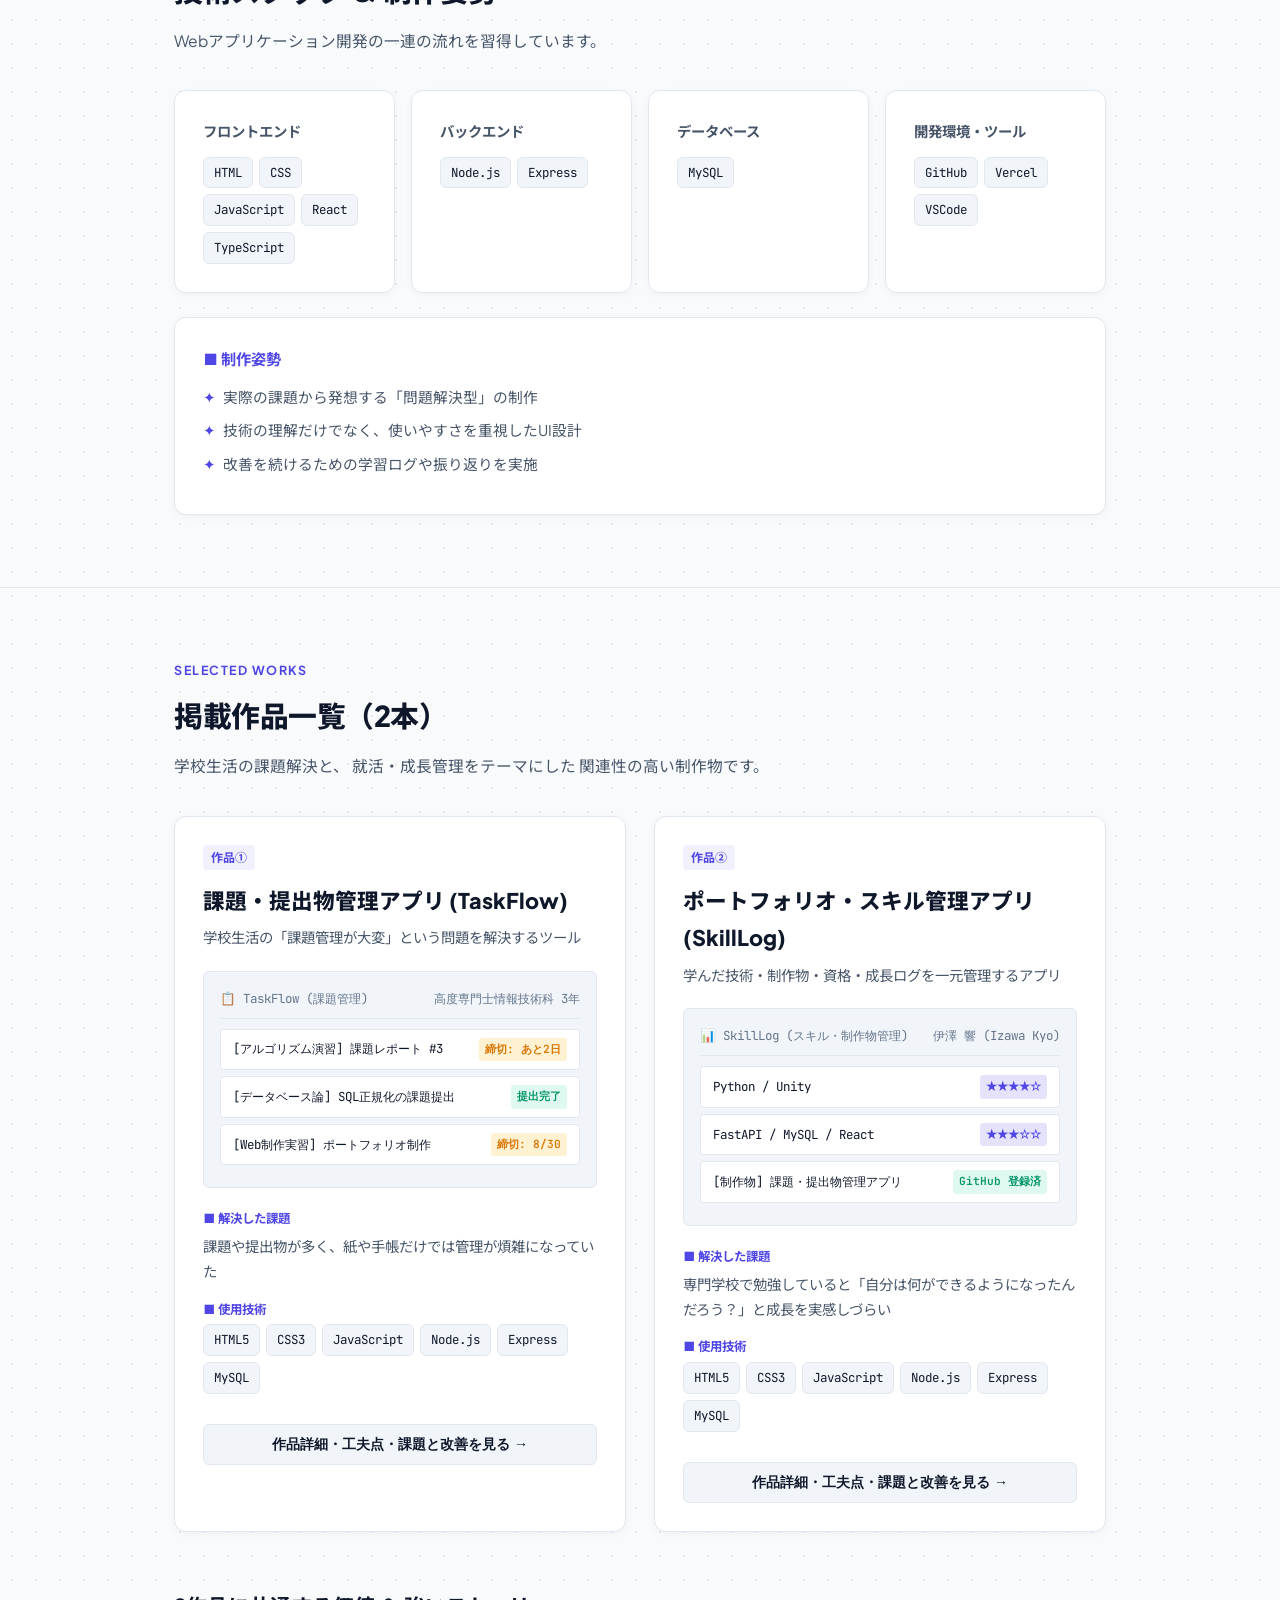
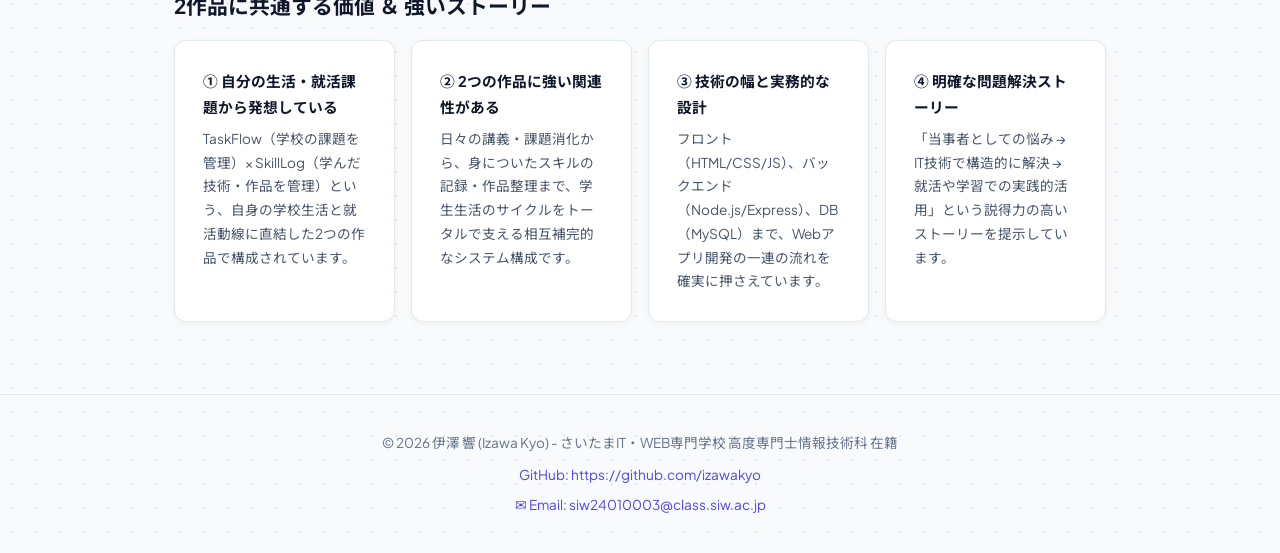
==== commit 811ebbc1: "Add contact email" ====
--- a/index.html
+++ b/index.html
@@ -3,217 +3,690 @@
 <head>
   <meta charset="UTF-8">
   <meta name="viewport" content="width=device-width, initial-scale=1.0">
-  <meta name="description" content="伊澤 響 (さいたまIT・WEB専門学校 高度専門士情報技術科 在籍 3年) のWebアプリ開発ポートフォリオ。学校生活や学習課題の解決をテーマにした作品を掲載。">
-  <meta name="keywords" content="伊澤響, izawakyo, さいたまIT・WEB専門学校, 高度専門士情報技術科, ポートフォリオ, Webエンジニア, React, TypeScript, Node.js, Express, MySQL">
-  <meta name="author" content="伊澤 響 (Kyo Izawa)">
+
+  <meta
+    name="description"
+    content="伊澤 響 (さいたまIT・WEB専門学校 高度専門士情報技術科 在籍 3年) のWebアプリ開発ポートフォリオ。学校生活や学習課題の解決をテーマにした作品を掲載。"
+  >
+
+  <meta
+    name="keywords"
+    content="伊澤響, izawakyo, さいたまIT・WEB専門学校, 高度専門士情報技術科, ポートフォリオ, Webエンジニア, React, TypeScript, Node.js, Express, MySQL"
+  >
+
+  <meta
+    name="author"
+    content="伊澤 響 (Kyo Izawa)"
+  >
+
   <title>伊澤 響 Portfolio | Web Developer</title>
 
-  <!-- Google Fonts & JetBrains Mono -->
+  <!-- Google Fonts -->
   <link rel="preconnect" href="https://fonts.googleapis.com">
   <link rel="preconnect" href="https://fonts.gstatic.com" crossorigin>
-  <link href="https://fonts.googleapis.com/css2?family=JetBrains+Mono:wght@400;500;600&family=Noto+Sans+JP:wght@400;500;700&family=Plus+Jakarta+Sans:wght@500;600;700;800&display=swap" rel="stylesheet">
+
+  <link
+    href="https://fonts.googleapis.com/css2?family=JetBrains+Mono:wght@400;500;600&family=Noto+Sans+JP:wght@400;500;700&family=Plus+Jakarta+Sans:wght@500;600;700;800&display=swap"
+    rel="stylesheet"
+  >
 
   <!-- Stylesheet -->
   <link rel="stylesheet" href="style.css">
 </head>
+
 <body>
 
-  <!-- Header Navigation -->
+  <!-- =========================================================
+       Header Navigation
+  ========================================================== -->
   <header class="header">
+
     <div class="container nav-container">
+
       <a href="#hero" class="logo">
         <span>伊澤 響 / Kyo Izawa</span>
-        <span class="logo-badge">さいたまIT・WEB専門学校 高度専門士情報技術科 在籍</span>
+        <span class="logo-badge">
+          さいたまIT・WEB専門学校 高度専門士情報技術科 在籍
+        </span>
       </a>
 
       <ul class="nav-menu" id="nav-menu">
-        <li><a href="#hero" class="nav-link active">コンセプト</a></li>
-        <li><a href="#about" class="nav-link">自己紹介</a></li>
-        <li><a href="#tech" class="nav-link">技術スタック</a></li>
-        <li><a href="#projects" class="nav-link">作品一覧</a></li>
+
+        <li>
+          <a href="#hero" class="nav-link active">
+            コンセプト
+          </a>
+        </li>
+
+        <li>
+          <a href="#about" class="nav-link">
+            自己紹介
+          </a>
+        </li>
+
+        <li>
+          <a href="#tech" class="nav-link">
+            技術スタック
+          </a>
+        </li>
+
+        <li>
+          <a href="#projects" class="nav-link">
+            作品一覧
+          </a>
+        </li>
+
       </ul>
 
       <div style="display: flex; align-items: center; gap: 12px;">
-        <a href="https://github.com/izawakyo" target="_blank" rel="noopener" class="btn-detail" style="padding: 6px 14px; text-decoration: none; font-size: 0.82rem; background: var(--bg-secondary); color: var(--text-main);">
+
+        <a
+          href="https://github.com/izawakyo"
+          target="_blank"
+          rel="noopener"
+          class="btn-detail"
+          style="
+            padding: 6px 14px;
+            text-decoration: none;
+            font-size: 0.82rem;
+            background: var(--bg-secondary);
+            color: var(--text-main);
+          "
+        >
           GitHub 🐙
         </a>
-        <button id="mobile-menu-btn" class="mobile-menu-btn">☰</button>
+
+        <button
+          id="mobile-menu-btn"
+          class="mobile-menu-btn"
+        >
+          ☰
+        </button>
+
       </div>
+
     </div>
+
   </header>
 
-  <!-- Main Content -->
+
+  <!-- =========================================================
+       Main Content
+  ========================================================== -->
   <main>
-    <!-- Top / Concept Hero Section -->
+
+
+    <!-- =======================================================
+         Hero / Concept
+    ======================================================== -->
     <section id="hero" class="hero">
+
       <div class="container">
+
         <div class="hero-meta-bar">
-          <span>さいたまIT・WEB専門学校 高度専門士情報技術科 在籍（現在3年生）</span>
+
+          <span>
+            さいたまIT・WEB専門学校 高度専門士情報技術科 在籍（現在3年生）
+          </span>
+
           <span>・</span>
-          <span>Webアプリケーション開発</span>
-        </div>
+
+          <span>
+            Webアプリケーション開発
+          </span>
+
+        </div>
+
 
         <h1 class="hero-title">
-          学生生活のリアルな課題を、<br>IT技術で解決する。
+          学生生活のリアルな課題を、<br>
+          IT技術で解決する。
         </h1>
 
+
         <div class="concept-card">
-          <h3>■ コンセプト</h3>
+
+          <h3>
+            ■ コンセプト
+          </h3>
+
           <p style="margin-bottom: 12px;">
-            自分自身が感じてきた不便や悩みを出発点に、<strong>“実際に役立つアプリケーションを作る”</strong>ことをテーマに制作しています。
+
+            自分自身が感じてきた不便や悩みを出発点に、
+
+            <strong>
+              “実際に役立つアプリケーションを作る”
+            </strong>
+
+            ことをテーマに制作しています。
+
           </p>
+
+
           <p>
-            さいたまIT・WEB専門学校 高度専門士情報技術科で学んだ技術を活かし、Webアプリ開発・データベース設計・UI/UX改善など、実務に近い形での制作を行っています。
-            本ポートフォリオでは、<strong>「課題管理の悩み」</strong>と<strong>「学んだ技術や作品を管理・就活に活かしたいという想い」</strong>から生まれた関連性の強い2つの作品を掲載しています。
+
+            さいたまIT・WEB専門学校 高度専門士情報技術科で学んだ技術を活かし、
+
+            Webアプリ開発・データベース設計・UI/UX改善など、
+
+            実務に近い形での制作を行っています。
+
+            本ポートフォリオでは、
+
+            <strong>
+              「課題管理の悩み」
+            </strong>
+
+            と
+
+            <strong>
+              「学んだ技術や作品を管理・就活に活かしたいという想い」
+            </strong>
+
+            から生まれた関連性の強い2つの作品を掲載しています。
+
           </p>
-        </div>
+
+        </div>
+
       </div>
+
     </section>
 
-    <!-- About Section / 自己紹介ページ -->
+
+    <!-- =======================================================
+         About
+    ======================================================== -->
     <section id="about">
+
       <div class="container">
-        <div class="section-label">Profile</div>
-        <h2 class="section-title">自己紹介</h2>
-        <p class="section-desc">課題を構造的に捉え、改善につなげる力</p>
+
+        <div class="section-label">
+          Profile
+        </div>
+
+        <h2 class="section-title">
+          自己紹介
+        </h2>
+
+        <p class="section-desc">
+          課題を構造的に捉え、改善につなげる力
+        </p>
+
 
         <div class="card profile-card">
+
           <div class="profile-header">
+
             <div>
-              <h3 class="profile-name">伊澤 響 <span style="font-size: 1rem; color: var(--text-muted); font-weight: 500;">(Izawa Kyo)</span></h3>
-              <span class="profile-dept">さいたまIT・WEB専門学校 高度専門士情報技術科 在籍（現在3年生）</span>
-            </div>
-            <a href="https://github.com/izawakyo" target="_blank" rel="noopener" style="color: var(--accent-primary); font-size: 0.9rem; font-weight: 600; text-decoration: none;">
+
+              <h3 class="profile-name">
+
+                伊澤 響
+
+                <span
+                  style="
+                    font-size: 1rem;
+                    color: var(--text-muted);
+                    font-weight: 500;
+                  "
+                >
+                  (Izawa Kyo)
+                </span>
+
+              </h3>
+
+
+              <span class="profile-dept">
+
+                さいたまIT・WEB専門学校
+                高度専門士情報技術科 在籍（現在3年生）
+
+              </span>
+
+            </div>
+
+
+            <a
+              href="https://github.com/izawakyo"
+              target="_blank"
+              rel="noopener"
+              style="
+                color: var(--accent-primary);
+                font-size: 0.9rem;
+                font-weight: 600;
+                text-decoration: none;
+              "
+            >
               🔗 GitHub Profile (izawakyo)
             </a>
+
           </div>
 
+
           <p class="bio-p">
-            私は <strong>「課題を構造的に捉え、改善につなげる力」</strong> を強みとしています。
-            学校生活や学習の中で感じた不便をそのままにせず、「どうすればもっと良くできるか」を考え、実際に形にすることを大切にしています。
+
+            私は
+
+            <strong>
+              「課題を構造的に捉え、改善につなげる力」
+            </strong>
+
+            を強みとしています。
+
+            学校生活や学習の中で感じた不便をそのままにせず、
+
+            「どうすればもっと良くできるか」
+
+            を考え、実際に形にすることを大切にしています。
+
           </p>
 
+
           <p class="bio-p">
-            さいたまIT・WEB専門学校 高度専門士情報技術科に在籍し、学科ではWebアプリ開発やDB設計を学び、課題管理アプリ（TaskFlow）やポートフォリオ・スキル管理アプリ（SkillLog）など、実際のニーズに基づいた制作を行ってきました。
+
+            さいたまIT・WEB専門学校 高度専門士情報技術科に在籍し、
+
+            学科ではWebアプリ開発やDB設計を学び、
+
+            課題管理アプリ（TaskFlow）や
+
+            ポートフォリオ・スキル管理アプリ（SkillLog）など、
+
+            実際のニーズに基づいた制作を行ってきました。
+
           </p>
 
+
           <p class="bio-p">
-            また、コンビニでの接客アルバイトでは、混雑時の作業を優先度ごとに整理し、効率的に動く習慣が身につきました。技術と現場経験の両方から、「状況を分析し、最適な行動を選ぶ力」を伸ばしています。
+
+            また、コンビニでの接客アルバイトでは、
+
+            混雑時の作業を優先度ごとに整理し、
+
+            効率的に動く習慣が身につきました。
+
+            技術と現場経験の両方から、
+
+            「状況を分析し、最適な行動を選ぶ力」
+
+            を伸ばしています。
+
           </p>
 
+
           <div class="details-row">
+
+
             <div class="details-box">
-              <h5>■ 所属学科</h5>
-              <p>さいたまIT・WEB専門学校 高度専門士情報技術科 在籍（3年生）</p>
-            </div>
+
+              <h5>
+                ■ 所属学科
+              </h5>
+
+              <p>
+                さいたまIT・WEB専門学校
+                高度専門士情報技術科 在籍（3年生）
+              </p>
+
+            </div>
+
+
             <div class="details-box">
-              <h5>■ 得意分野</h5>
-              <p>・Webアプリ開発 (React / Node.js)</p>
-              <p>・データベース設計 (MySQL)</p>
-              <p>・UI/UX改善</p>
-              <p>・Windows環境の最適化・効率化</p>
-            </div>
+
+              <h5>
+                ■ 得意分野
+              </h5>
+
+              <p>
+                ・Webアプリ開発 (React / Node.js)
+              </p>
+
+              <p>
+                ・データベース設計 (MySQL)
+              </p>
+
+              <p>
+                ・UI/UX改善
+              </p>
+
+              <p>
+                ・Windows環境の最適化・効率化
+              </p>
+
+            </div>
+
+
             <div class="details-box">
-              <h5>■ 目指す姿</h5>
-              <p>学んだ技術を実務に活かし、ユーザーの課題を解決できるサービスを作れるエンジニアを目指しています。</p>
-            </div>
+
+              <h5>
+                ■ 目指す姿
+              </h5>
+
+              <p>
+
+                学んだ技術を実務に活かし、
+
+                ユーザーの課題を解決できるサービスを作れる
+                エンジニアを目指しています。
+
+              </p>
+
+            </div>
+
+
           </div>
-        </div>
+
+        </div>
+
       </div>
+
     </section>
 
-    <!-- Tech Stack & Policy Section -->
+
+    <!-- =======================================================
+         Tech Stack
+    ======================================================== -->
     <section id="tech">
+
       <div class="container">
-        <div class="section-label">Tech Stack & Policy</div>
-        <h2 class="section-title">技術スタック ＆ 制作姿勢</h2>
-        <p class="section-desc">Webアプリケーション開発の一連の流れを習得しています。</p>
+
+        <div class="section-label">
+          Tech Stack & Policy
+        </div>
+
+        <h2 class="section-title">
+          技術スタック ＆ 制作姿勢
+        </h2>
+
+        <p class="section-desc">
+          Webアプリケーション開発の一連の流れを習得しています。
+        </p>
+
 
         <div class="tech-grid">
+
+
           <div class="card tech-box">
-            <h4>フロントエンド</h4>
+
+            <h4>
+              フロントエンド
+            </h4>
+
             <div class="tag-cloud">
-              <span class="tag">HTML</span>
-              <span class="tag">CSS</span>
-              <span class="tag">JavaScript</span>
-              <span class="tag">React</span>
-              <span class="tag">TypeScript</span>
-            </div>
+
+              <span class="tag">
+                HTML
+              </span>
+
+              <span class="tag">
+                CSS
+              </span>
+
+              <span class="tag">
+                JavaScript
+              </span>
+
+              <span class="tag">
+                React
+              </span>
+
+              <span class="tag">
+                TypeScript
+              </span>
+
+            </div>
+
           </div>
 
+
           <div class="card tech-box">
-            <h4>バックエンド</h4>
+
+            <h4>
+              バックエンド
+            </h4>
+
             <div class="tag-cloud">
-              <span class="tag">Node.js</span>
-              <span class="tag">Express</span>
-            </div>
+
+              <span class="tag">
+                Node.js
+              </span>
+
+              <span class="tag">
+                Express
+              </span>
+
+            </div>
+
           </div>
 
+
           <div class="card tech-box">
-            <h4>データベース</h4>
+
+            <h4>
+              データベース
+            </h4>
+
             <div class="tag-cloud">
-              <span class="tag">MySQL</span>
-            </div>
+
+              <span class="tag">
+                MySQL
+              </span>
+
+            </div>
+
           </div>
 
+
           <div class="card tech-box">
-            <h4>開発環境・ツール</h4>
+
+            <h4>
+              開発環境・ツール
+            </h4>
+
             <div class="tag-cloud">
-              <span class="tag">GitHub</span>
-              <span class="tag">Vercel</span>
-              <span class="tag">VSCode</span>
-            </div>
+
+              <span class="tag">
+                GitHub
+              </span>
+
+              <span class="tag">
+                Vercel
+              </span>
+
+              <span class="tag">
+                VSCode
+              </span>
+
+            </div>
+
           </div>
-        </div>
+
+
+        </div>
+
 
         <div class="card policy-card">
-          <h4 style="margin-bottom: 12px; font-size: 0.95rem; color: var(--accent-primary);">■ 制作姿勢</h4>
+
+          <h4
+            style="
+              margin-bottom: 12px;
+              font-size: 0.95rem;
+              color: var(--accent-primary);
+            "
+          >
+            ■ 制作姿勢
+          </h4>
+
           <ul class="policy-list">
-            <li>実際の課題から発想する「問題解決型」の制作</li>
-            <li>技術の理解だけでなく、使いやすさを重視したUI設計</li>
-            <li>改善を続けるための学習ログや振り返りを実施</li>
+
+            <li>
+              実際の課題から発想する「問題解決型」の制作
+            </li>
+
+            <li>
+              技術の理解だけでなく、使いやすさを重視したUI設計
+            </li>
+
+            <li>
+              改善を続けるための学習ログや振り返りを実施
+            </li>
+
           </ul>
-        </div>
+
+        </div>
+
       </div>
+
     </section>
 
-    <!-- Projects Showcase Section (2作品) -->
+
+    <!-- =======================================================
+         Projects
+    ======================================================== -->
     <section id="projects">
+
       <div class="container">
-        <div class="section-label">Selected Works</div>
-        <h2 class="section-title">掲載作品一覧（2本）</h2>
-        <p class="section-desc">学校生活の課題解決と、就活・成長管理をテーマにした関連性の高い制作物です。</p>
-
-        <div class="projects-grid" id="projects-container">
-          <!-- Rendered via JS -->
-        </div>
+
+        <div class="section-label">
+          Selected Works
+        </div>
+
+        <h2 class="section-title">
+          掲載作品一覧（2本）
+        </h2>
+
+        <p class="section-desc">
+
+          学校生活の課題解決と、
+
+          就活・成長管理をテーマにした
+
+          関連性の高い制作物です。
+
+        </p>
+
+
+        <div
+          class="projects-grid"
+          id="projects-container"
+        >
+          <!-- JavaScriptで作品を表示 -->
+        </div>
+
 
         <!-- 2作品に共通する価値 -->
         <div style="margin-top: 56px;">
-          <h3 style="font-size: 1.3rem; margin-bottom: 16px;">2作品に共通する価値 ＆ 強いストーリー</h3>
-          <div class="values-grid" id="common-values-container">
-            <!-- Rendered via JS -->
+
+          <h3
+            style="
+              font-size: 1.3rem;
+              margin-bottom: 16px;
+            "
+          >
+            2作品に共通する価値 ＆ 強いストーリー
+          </h3>
+
+
+          <div
+            class="values-grid"
+            id="common-values-container"
+          >
+            <!-- JavaScriptで表示 -->
           </div>
-        </div>
+
+        </div>
+
       </div>
+
     </section>
+
   </main>
 
-  <!-- Project Detail Modal -->
-  <div class="modal-backdrop" id="project-modal">
+
+  <!-- =========================================================
+       Project Detail Modal
+  ========================================================== -->
+  <div
+    class="modal-backdrop"
+    id="project-modal"
+  >
+
     <div class="modal-content">
-      <!-- Rendered via JS -->
+      <!-- JavaScriptで作品詳細を表示 -->
     </div>
+
   </div>
 
-  <!-- Footer -->
+
+  <!-- =========================================================
+       Footer
+  ========================================================== -->
   <footer class="footer">
+
     <div class="container">
-      <p style="margin-bottom: 8px;">© 2026 伊澤 響 (Izawa Kyo) - さいたまIT・WEB専門学校 高度専門士情報技術科 在籍</p>
-      <a href="https://github.com/izawakyo" target="_blank" rel="noopener" style="color: var(--accent-primary); font-size: 0.85rem; text-decoration: none;">GitHub: https://github.com/izawakyo</a>
+
+      <p style="margin-bottom: 8px;">
+
+        © 2026 伊澤 響 (Izawa Kyo)
+
+        -
+
+        さいたまIT・WEB専門学校
+        高度専門士情報技術科 在籍
+
+      </p>
+
+
+      <div
+        style="
+          display: flex;
+          flex-direction: column;
+          gap: 6px;
+        "
+      >
+
+        <!-- GitHub -->
+        <a
+          href="https://github.com/izawakyo"
+          target="_blank"
+          rel="noopener"
+          style="
+            color: var(--accent-primary);
+            font-size: 0.85rem;
+            text-decoration: none;
+          "
+        >
+          GitHub: https://github.com/izawakyo
+        </a>
+
+
+        <!-- Email -->
+        <a
+          href="mailto:siw24010003@class.siw.ac.jp"
+          style="
+            color: var(--accent-primary);
+            font-size: 0.85rem;
+            text-decoration: none;
+          "
+        >
+          ✉ Email: siw24010003@class.siw.ac.jp
+        </a>
+
+      </div>
+
     </div>
+
   </footer>
 
-  <script type="module" src="main.js"></script>
+
+  <!-- =========================================================
+       Main JavaScript
+  ========================================================== -->
+  <script
+    type="module"
+    src="main.js"
+  ></script>
+
 </body>
-</html>
+</html>
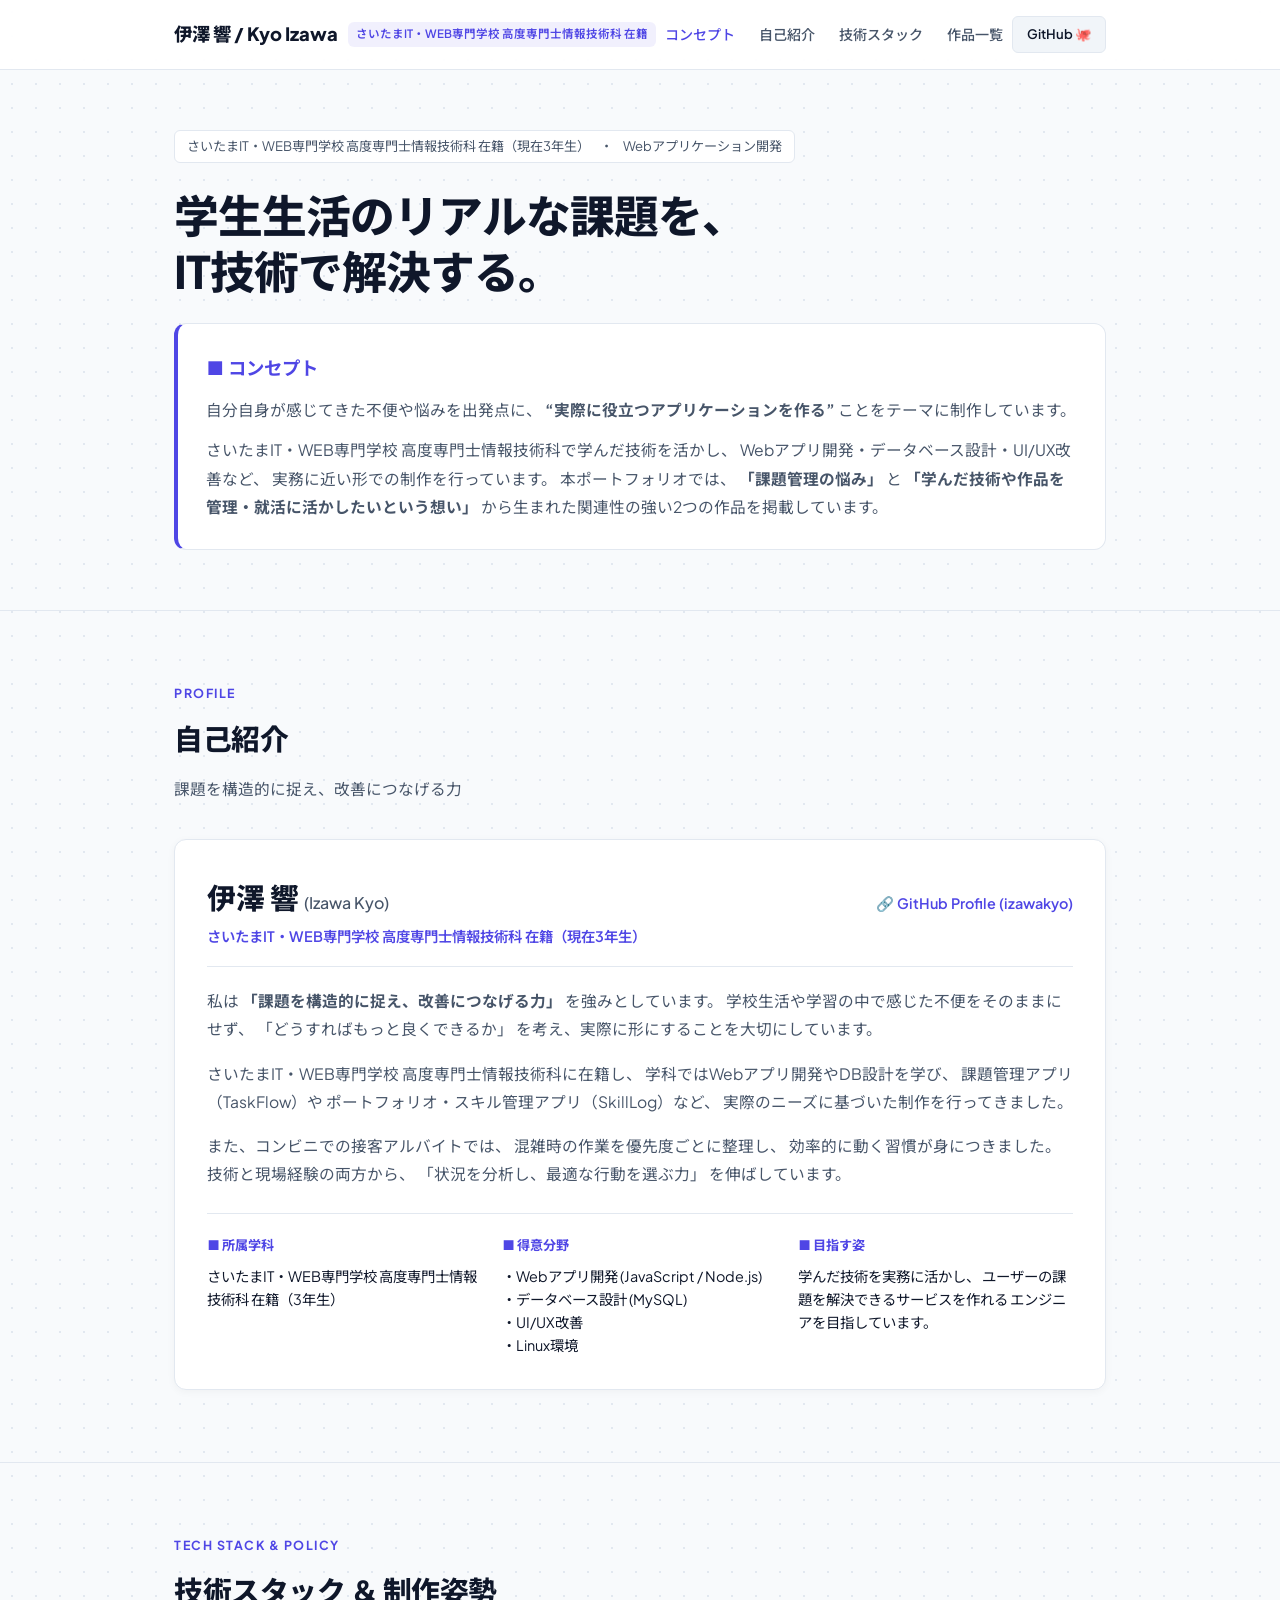
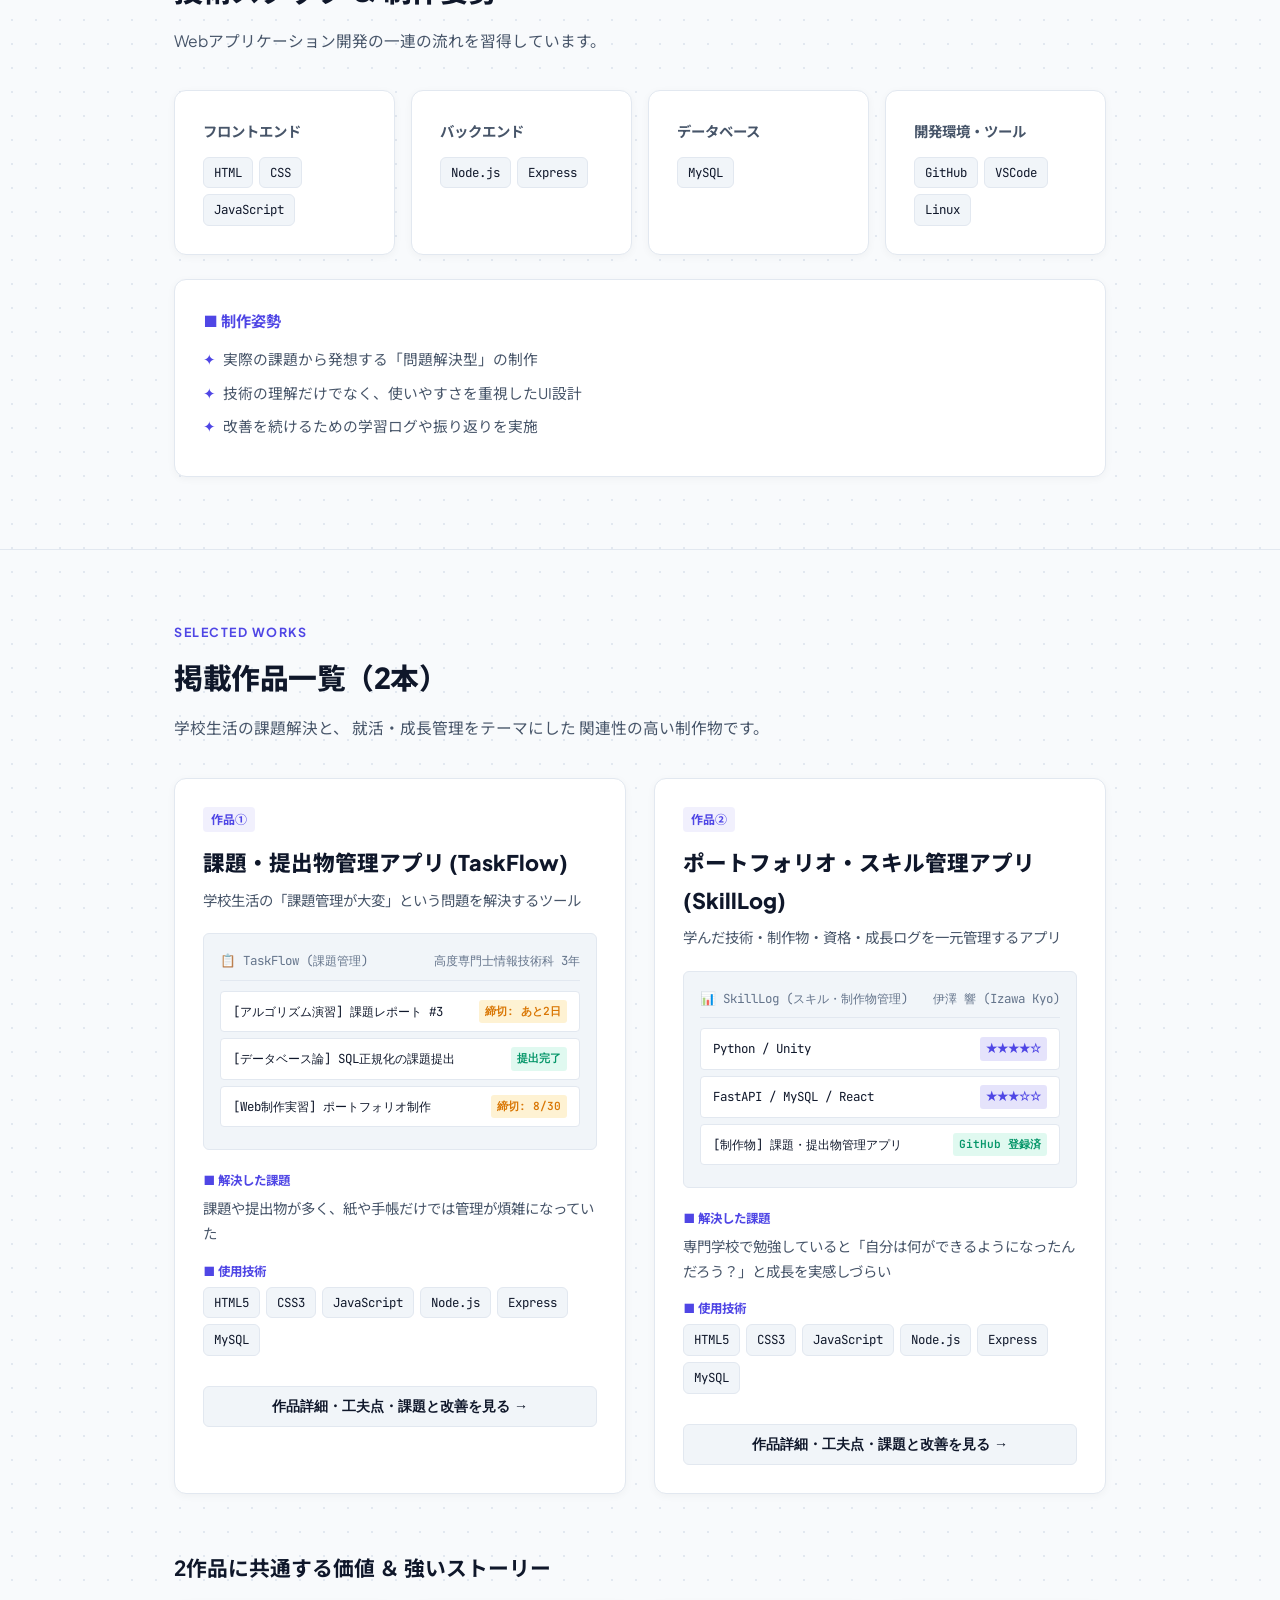
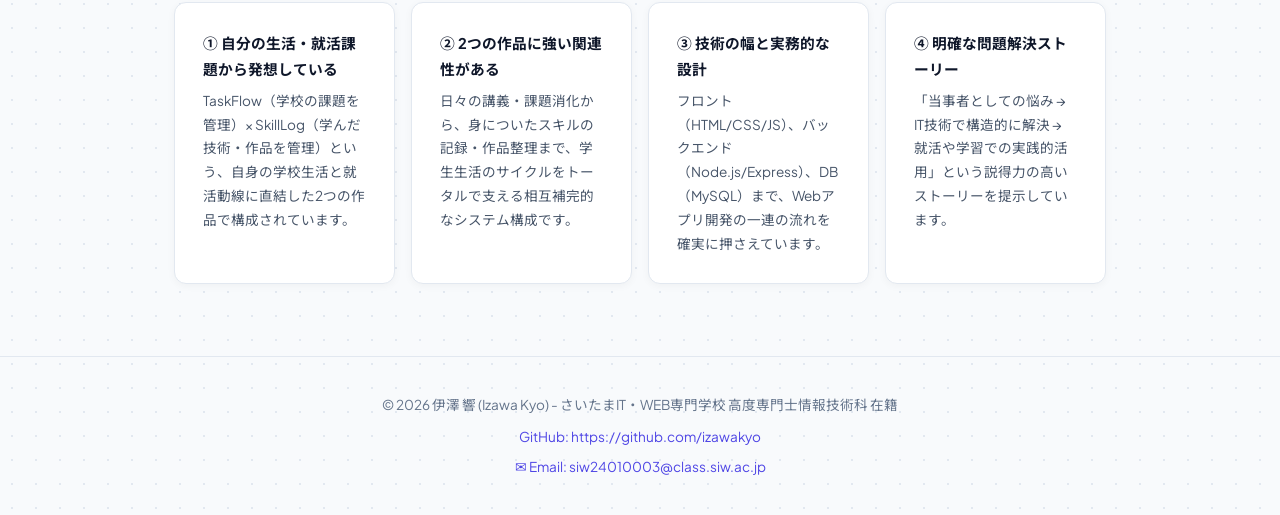
==== commit 61022b5d: "Update tech stack" ====
--- a/index.html
+++ b/index.html
@@ -11,7 +11,7 @@
 
   <meta
     name="keywords"
-    content="伊澤響, izawakyo, さいたまIT・WEB専門学校, 高度専門士情報技術科, ポートフォリオ, Webエンジニア, React, TypeScript, Node.js, Express, MySQL"
+    content="伊澤響, izawakyo, さいたまIT・WEB専門学校, 高度専門士情報技術科, ポートフォリオ, Webエンジニア, Node.js, Express, MySQL, Linux, JavaScript"
   >
 
   <meta
@@ -339,7 +339,7 @@
               </h5>
 
               <p>
-                ・Webアプリ開発 (React / Node.js)
+                ・Webアプリ開発 (JavaScript / Node.js)
               </p>
 
               <p>
@@ -351,7 +351,7 @@
               </p>
 
               <p>
-                ・Windows環境の最適化・効率化
+                ・Linux環境
               </p>
 
             </div>
@@ -407,6 +407,7 @@
         <div class="tech-grid">
 
 
+          <!-- Frontend -->
           <div class="card tech-box">
 
             <h4>
@@ -427,19 +428,12 @@
                 JavaScript
               </span>
 
-              <span class="tag">
-                React
-              </span>
-
-              <span class="tag">
-                TypeScript
-              </span>
-
             </div>
 
           </div>
 
 
+          <!-- Backend -->
           <div class="card tech-box">
 
             <h4>
@@ -461,6 +455,7 @@
           </div>
 
 
+          <!-- Database -->
           <div class="card tech-box">
 
             <h4>
@@ -478,6 +473,7 @@
           </div>
 
 
+          <!-- Development Environment -->
           <div class="card tech-box">
 
             <h4>
@@ -491,13 +487,13 @@
               </span>
 
               <span class="tag">
-                Vercel
-              </span>
-
-              <span class="tag">
                 VSCode
               </span>
 
+              <span class="tag">
+                Linux
+              </span>
+
             </div>
 
           </div>
@@ -506,6 +502,7 @@
         </div>
 
 
+        <!-- Production Policy -->
         <div class="card policy-card">
 
           <h4
@@ -575,7 +572,7 @@
         </div>
 
 
-        <!-- 2作品に共通する価値 -->
+        <!-- Common Values -->
         <div style="margin-top: 56px;">
 
           <h3
@@ -680,9 +677,7 @@
   </footer>
 
 
-  <!-- =========================================================
-       Main JavaScript
-  ========================================================== -->
+  <!-- Main JavaScript -->
   <script
     type="module"
     src="main.js"
